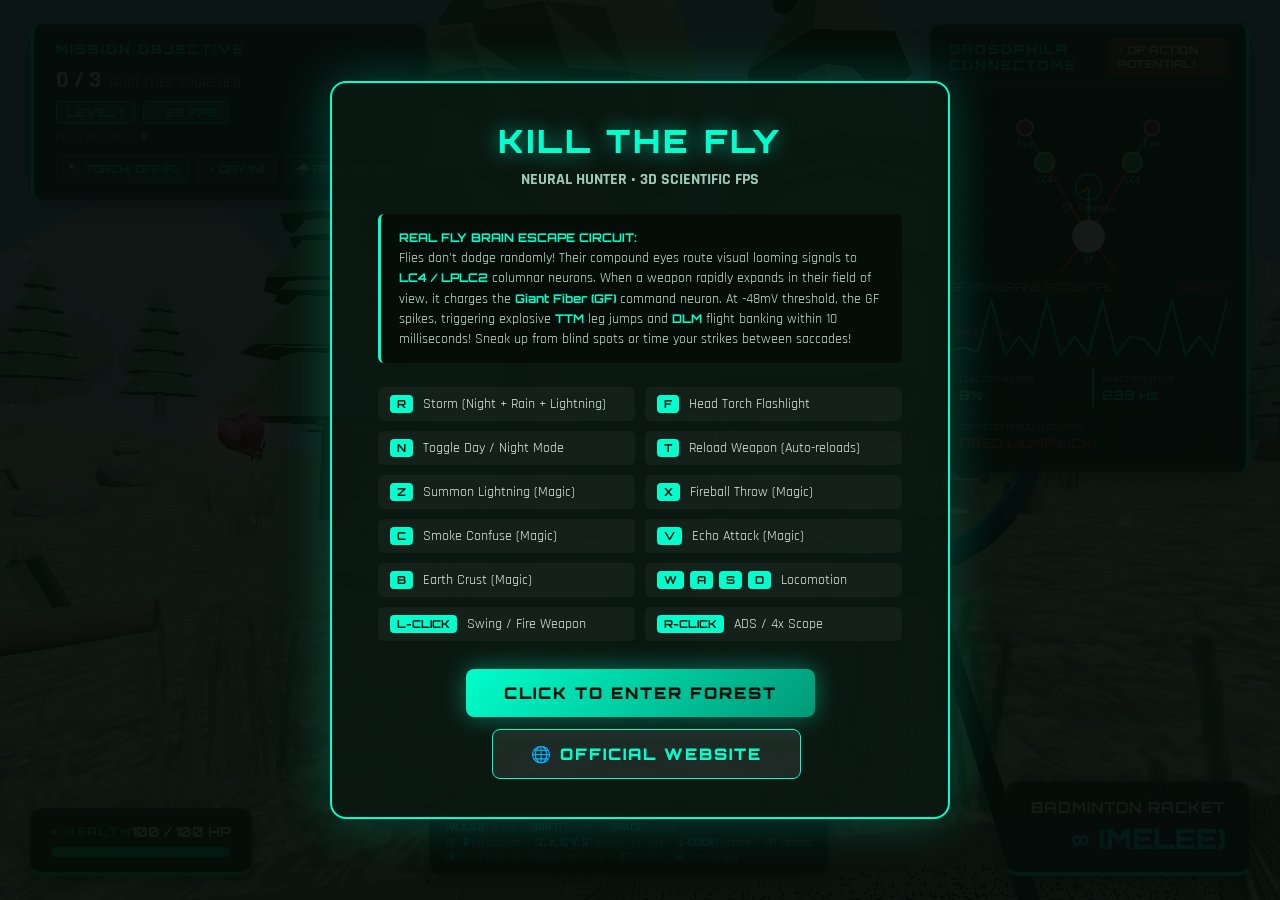
==== index.html @ 2902d4e7 "Initial commit" ====
<!DOCTYPE html>
<html lang="en">
<head>
    <meta charset="UTF-8">
    <meta name="viewport" content="width=device-width, initial-scale=1.0, maximum-scale=1.0, user-scalable=no">
    <title>KILL THE FLY: Neural Hunter | 3D FPS Game</title>
    <link rel="stylesheet" href="css/style.css">
    <link rel="icon" href="data:image/svg+xml,<svg xmlns=%22http://www.w3.org/2000/svg%22 viewBox=%220 0 100 100%22><text y=%22.9em%22 font-size=%2290%22>🪰</text></svg>">
</head>
<body>
    <!-- 3D WebGL Canvas Container -->
    <div id="gameContainer"></div>

    <!-- Center FPS Crosshair & Dynamic Hitmarker -->
    <div id="crosshairContainer">
        <div class="crosshair">
            <div class="crosshair-dot"></div>
            <div class="crosshair-line top"></div>
            <div class="crosshair-line bottom"></div>
            <div class="crosshair-line left"></div>
            <div class="crosshair-line right"></div>
        </div>
        <div id="hitmarker"></div>
        <div id="flyRadar" class="fly-radar">
            <span class="radar-icon">🪰</span>
            <span id="radarDistance">4.2m</span>
            <span id="radarArrow">↑ AHEAD</span>
        </div>
    </div>

    <!-- Main In-Game HUD -->
    <div id="hudContainer">
        <!-- Top Row: Mission Status & Real-time Fly Brain Telemetry -->
        <div class="hud-top">
            <!-- Left: Mission & Objective -->
            <div class="hud-panel mission-panel">
                <div class="panel-title">MISSION OBJECTIVE</div>
                <div class="mission-goal">
                    <span id="hudGoal">0 / 3</span>
                    <span class="label">FRUIT FLIES SQUASHED</span>
                </div>
                <div style="display: flex; align-items: center; gap: 8px; margin-top: 6px;">
                    <div class="level-tag" id="hudLevel" style="margin-top: 0;">LEVEL 1</div>
                    <div class="level-tag" id="hudFps" style="margin-top: 0; background: rgba(0, 255, 136, 0.18); border-color: #00ff88; color: #00ff88;">⚡ 60 FPS</div>
                </div>
                <div style="margin-top: 6px; font-size: 12px; color: #77bba5;">
                    FLIES IN FOREST: <strong id="hudFliesRemaining" style="color: #00ffcc;">2</strong>
                </div>
                <!-- Day / Night, Rain & Flashlight Quick Controls -->
                <div class="quick-controls" style="margin-top: 10px; display: flex; gap: 8px; flex-wrap: wrap;">
                    <button id="hudTorchBtn" class="hud-pill-btn" title="Toggle Head Torch (F)">🔦 TORCH: OFF [F]</button>
                    <button id="hudDayNightBtn" class="hud-pill-btn" title="Toggle Day/Night Mode (N)">☀️ DAY [N]</button>
                    <button id="hudRainBtn" class="hud-pill-btn" title="Toggle Rain & Storm Mode (R)">⛈️ RAIN: OFF [R]</button>
                </div>
            </div>

            <!-- Right: Drosophila Neuro-Computational Monitor -->
            <div class="hud-panel neural-panel">
                <div class="neural-header">
                    <span class="panel-title" style="margin: 0;">DROSOPHILA CONNECTOME</span>
                    <span class="status-badge normal" id="hudEscapeStatus">🌿 FORAGING</span>
                </div>

                <!-- Connectome Schematic Canvas -->
                <canvas id="neuralCanvas" width="284" height="180"></canvas>

                <!-- Action Potential Oscilloscope -->
                <div class="osc-container">
                    <div class="osc-header">
                        <span>GF MEMBRANE POTENTIAL</span>
                        <span id="hudVoltage">-70.0 mV</span>
                    </div>
                    <canvas id="oscCanvas" width="284" height="60"></canvas>
                </div>

                <!-- Live Biological Readouts -->
                <div class="telemetry-grid">
                    <div class="telem-box">
                        <div class="telem-title">LC4 LOOMING RATE</div>
                        <div class="telem-value" id="hudLC4">0%</div>
                    </div>
                    <div class="telem-box">
                        <div class="telem-title">WING FREQUENCY</div>
                        <div class="telem-value" id="hudWingFreq">185 Hz</div>
                    </div>
                    <div class="telem-box" style="grid-column: span 2;">
                        <div class="telem-title">TTM MOTOR REFLEX (LEG JUMP)</div>
                        <div class="telem-value" id="hudTTM">ARMED (STANDBY)</div>
                    </div>
                </div>
            </div>
        </div>

        <!-- Elemental Magic Spells Hotbar (Unlocked from Level 2 onward) -->
        <div id="magicHotbar" class="magic-hotbar" style="display: none;">
            <div class="magic-title-tag">✨ ELEMENTAL MAGIC (SLAYS RED ANGRY FLIES)</div>
            <div class="magic-slots-container">
                <div class="magic-slot" id="magicSlot1" title="Summon Lightning (Key Z)">
                    <div class="magic-key">Z</div>
                    <div class="magic-icon">⚡</div>
                    <div class="magic-name">LIGHTNING</div>
                    <div class="magic-cd-fill" id="magicCd1"></div>
                    <div class="magic-cd-text" id="magicCdText1"></div>
                </div>

                <div class="magic-slot" id="magicSlot2" title="Fireball Throw (Key X)">
                    <div class="magic-key">X</div>
                    <div class="magic-icon">🔥</div>
                    <div class="magic-name">FIREBALL</div>
                    <div class="magic-cd-fill" id="magicCd2"></div>
                    <div class="magic-cd-text" id="magicCdText2"></div>
                </div>

                <div class="magic-slot" id="magicSlot3" title="Smoke Confuse (Key C)">
                    <div class="magic-key">C</div>
                    <div class="magic-icon">💨</div>
                    <div class="magic-name">SMOKE</div>
                    <div class="magic-cd-fill" id="magicCd3"></div>
                    <div class="magic-cd-text" id="magicCdText3"></div>
                </div>

                <div class="magic-slot" id="magicSlot4" title="Echo Attack (Key V)">
                    <div class="magic-key">V</div>
                    <div class="magic-icon">🔊</div>
                    <div class="magic-name">ECHO</div>
                    <div class="magic-cd-fill" id="magicCd4"></div>
                    <div class="magic-cd-text" id="magicCdText4"></div>
                </div>

                <div class="magic-slot" id="magicSlot5" title="Earth Crust (Key B)">
                    <div class="magic-key">B</div>
                    <div class="magic-icon">🪨</div>
                    <div class="magic-name">EARTH</div>
                    <div class="magic-cd-fill" id="magicCd5"></div>
                    <div class="magic-cd-text" id="magicCdText5"></div>
                </div>
            </div>
        </div>

        <!-- Bottom Row: Health, Controls Hint & Active Weapon Display -->
        <div class="hud-bottom">
            <!-- Operative Health Bar Panel -->
            <div class="hud-panel health-panel" id="healthPanel">
                <div class="health-header">
                    <span class="health-title"><span class="health-icon">❤️</span> HEALTH</span>
                    <span class="health-value" id="hudHealthText">100 / 100 HP</span>
                </div>
                <div class="health-bar-container">
                    <div class="health-bar-fill" id="hudHealthFill" role="progressbar" aria-label="Character health" aria-valuemin="0" aria-valuemax="100" aria-valuenow="100" style="--health-scale: 1; width: 100%;"></div>
                </div>
            </div>

            <div class="hud-panel controls-hint">
                <div>[<strong>W,A,S,D</strong>] Walk &nbsp;|&nbsp; [<strong>SHIFT</strong>] Sprint &nbsp;|&nbsp; [<strong>SPACE</strong>] Jump</div>
                <div>[<strong>1 - 8</strong>] Weapons &nbsp;|&nbsp; [<strong>Z, X, C, V, B</strong>] Spells (Lvl 2+) &nbsp;|&nbsp; [<strong>L-CLICK</strong>] Attack &nbsp;|&nbsp; [<strong>T</strong>] Reload</div>
                <div>[<strong>R</strong>] Storm (Night+Rain+Lightning) &nbsp;|&nbsp; [<strong>F</strong>] Torch &nbsp;|&nbsp; [<strong>N</strong>] Day/Night</div>
            </div>

            <div class="hud-panel weapon-panel">
                <div class="weapon-title" id="weaponName">BADMINTON RACKET</div>
                <div class="weapon-ammo" id="weaponAmmo">∞ (MELEE)</div>
                <div class="reload-prompt" id="reloadPrompt">PRESS [T] TO RELOAD</div>
            </div>
        </div>
    </div>

    <!-- Sniper Telescopic Optical Scope Overlay -->
    <div id="sniperScopeOverlay" class="sniper-scope-overlay" style="display: none;">
        <div class="scope-vignette"></div>
        <div class="scope-lens">
            <div class="scope-crosshair-h"></div>
            <div class="scope-crosshair-v"></div>
            <div class="scope-circle"></div>
            <div class="scope-tag">4X OPTICAL ZOOM &bull; RANGEFINDER</div>
        </div>
    </div>

    <!-- Level Announcement Banner -->
    <div id="levelBanner">
        <div id="bannerTitle">LEVEL 1: WOODLAND CANOPY</div>
        <div id="bannerSubtitle">WEAPON: BADMINTON RACKET | OBJECTIVE: ELIMINATE 3 FLIES</div>
    </div>

    <!-- Quick Floating Notification Box -->
    <div id="notificationBox">LEVEL COMPLETE!</div>

    <!-- Pause / Start Welcome Screen -->
    <div class="overlay-screen" id="pauseOverlay">
        <div class="modal-card">
            <h1 class="modal-title">KILL THE FLY</h1>
            <h3 class="modal-subtitle">NEURAL HUNTER &bull; 3D SCIENTIFIC FPS</h3>

            <div class="science-explainer">
                <strong>REAL FLY BRAIN ESCAPE CIRCUIT:</strong><br>
                Flies don't dodge randomly! Their compound eyes route visual looming signals to <strong>LC4 / LPLC2</strong> columnar neurons. When a weapon rapidly expands in their field of view, it charges the <strong>Giant Fiber (GF)</strong> command neuron. At -48mV threshold, the GF spikes, triggering explosive <strong>TTM</strong> leg jumps and <strong>DLM</strong> flight banking within 10 milliseconds! Sneak up from blind spots or time your strikes between saccades!
            </div>

            <div class="controls-table">
                <div class="control-item"><kbd>R</kbd> Storm (Night + Rain + Lightning)</div>
                <div class="control-item"><kbd>F</kbd> Head Torch Flashlight</div>
                <div class="control-item"><kbd>N</kbd> Toggle Day / Night Mode</div>
                <div class="control-item"><kbd>T</kbd> Reload Weapon (Auto-reloads)</div>
                <div class="control-item"><kbd>Z</kbd> Summon Lightning (Magic)</div>
                <div class="control-item"><kbd>X</kbd> Fireball Throw (Magic)</div>
                <div class="control-item"><kbd>C</kbd> Smoke Confuse (Magic)</div>
                <div class="control-item"><kbd>V</kbd> Echo Attack (Magic)</div>
                <div class="control-item"><kbd>B</kbd> Earth Crust (Magic)</div>
                <div class="control-item"><kbd>W</kbd><kbd>A</kbd><kbd>S</kbd><kbd>D</kbd> Locomotion</div>
                <div class="control-item"><kbd>L-CLICK</kbd> Swing / Fire Weapon</div>
                <div class="control-item"><kbd>R-CLICK</kbd> ADS / 4x Scope</div>
            </div>

            <div style="display: flex; justify-content: center; gap: 12px; flex-wrap: wrap;">
                <button class="hud-btn" id="resumeBtn">CLICK TO ENTER FOREST</button>
                <a href="website.html" class="hud-btn secondary" style="text-decoration: none; display: inline-flex; align-items: center;">🌐 OFFICIAL WEBSITE</a>
            </div>
        </div>
    </div>

    <!-- Victory Screen Modal -->
    <div class="overlay-screen" id="victoryModal" style="display: none;">
        <div class="modal-card">
            <h1 class="modal-title" style="color: #ffea00;">MISSION ACCOMPLISHED!</h1>
            <h3 class="modal-subtitle">THE FOREST HAS BEEN PURGED OF ALL NEURAL SWARMS</h3>

            <div class="victory-stats" id="victoryStats">
                <!-- Dynamically populated stats -->
            </div>

            <button class="hud-btn" id="endlessBtn">PLAY ENDLESS HUNT</button>
            <button class="hud-btn secondary" id="restartBtn">RESTART MISSION</button>
        </div>
    </div>

    <!-- Full-screen Damage Hit Flash Vignette -->
    <div id="damageOverlay" class="damage-overlay"></div>

    <!-- Dramatic "YOU DIED" Red Screen Death Modal -->
    <div class="death-screen" id="deathOverlay" style="display: none;">
        <div class="death-modal">
            <h1 class="death-title">YOU DIED</h1>
            <div class="death-divider"></div>
            <h3 class="death-subtitle" id="deathSubtitle">SLAIN BY ANGRY RED DROSOPHILA SWARM</h3>

            <div class="death-stats" id="deathStats">
                <div class="stat-row">
                    <span>SURVIVED UNTIL:</span>
                    <strong id="deathLevelReached" style="color: #ff3344;">LEVEL 1</strong>
                </div>
                <div class="stat-row">
                    <span>FLIES SQUASHED:</span>
                    <strong id="deathFliesKilled" style="color: #00ffcc;">0</strong>
                </div>
                <div class="stat-row">
                    <span>SHOTS FIRED:</span>
                    <strong id="deathShotsFired">0</strong>
                </div>
                <div class="stat-row">
                    <span>DEATH PENALTY:</span>
                    <strong style="color: #ffaa00;">RESET TO LEVEL 1</strong>
                </div>
            </div>

            <div class="death-actions">
                <button class="hud-btn death-play-btn" id="deathPlayAgainBtn">PLAY AGAIN</button>
                <button class="hud-btn secondary" id="deathExitBtn">EXIT</button>
            </div>
        </div>
    </div>

    <!-- Scripts (Ordered Dependency Execution) -->
    <script src="js/libs/three.min.js"></script>
    <script src="js/audio.js"></script>
    <script src="js/flyBrain.js"></script>
    <script src="js/forest.js"></script>
    <script src="js/fly.js"></script>
    <script src="js/weapons.js"></script>
    <script src="js/magic.js"></script>
    
    <script src="js/neuralHUD.js"></script>
    <script src="js/game.js"></script>
</body>
</html>
---- css/style.css ----
@import url('https://fonts.googleapis.com/css2?family=Orbitron:wght@400;700;900&family=Rajdhani:wght@500;600;700&display=swap');

* {
    margin: 0;
    padding: 0;
    box-sizing: border-box;
    user-select: none;
    -webkit-user-select: none;
}

html, body {
    width: 100%;
    height: 100%;
    overflow: hidden;
    background-color: #0d120f;
    font-family: 'Rajdhani', sans-serif;
    color: #e0f2e9;
}

#gameContainer {
    position: absolute;
    top: 0;
    left: 0;
    width: 100%;
    height: 100%;
    z-index: 1;
}

/* ---------------- HUD OVERLAY ---------------- */
#hudContainer {
    position: absolute;
    top: 0;
    left: 0;
    width: 100%;
    height: 100%;
    pointer-events: none;
    z-index: 10;
    display: flex;
    flex-direction: column;
    justify-content: space-between;
    padding: 24px 30px;
}

/* Glassmorphism Panel Style - Optimized for high FPS */
.hud-panel {
    background: rgba(10, 22, 18, 0.90);
    border: 1px solid rgba(0, 255, 180, 0.28);
    border-radius: 12px;
    box-shadow: 0 4px 20px rgba(0, 0, 0, 0.5), inset 0 0 10px rgba(0, 255, 180, 0.05);
    pointer-events: auto;
}

/* Header & Top Stats */
.hud-top {
    display: flex;
    justify-content: space-between;
    align-items: flex-start;
    width: 100%;
}

.mission-panel {
    padding: 16px 22px;
    min-width: 280px;
    border-left: 4px solid #00ffcc;
}

.panel-title {
    font-family: 'Orbitron', monospace;
    font-size: 13px;
    font-weight: 700;
    letter-spacing: 2px;
    color: #00ffcc;
    margin-bottom: 8px;
    text-transform: uppercase;
}

.mission-goal {
    font-size: 24px;
    font-weight: 700;
    color: #ffffff;
    display: flex;
    align-items: baseline;
    gap: 8px;
}

.mission-goal span.label {
    font-size: 14px;
    color: #88aa99;
    font-weight: 500;
}

.level-tag {
    display: inline-block;
    background: rgba(0, 255, 204, 0.15);
    color: #00ffcc;
    border: 1px solid #00ffcc;
    padding: 3px 10px;
    border-radius: 4px;
    font-size: 12px;
    font-weight: 700;
    font-family: 'Orbitron', monospace;
    margin-top: 6px;
}

/* ---------------- FLY BRAIN NEURAL HUD ---------------- */
.neural-panel {
    padding: 14px 18px;
    width: 320px;
    border-right: 4px solid #00ffcc;
}

.neural-header {
    display: flex;
    justify-content: space-between;
    align-items: center;
    border-bottom: 1px solid rgba(0, 255, 180, 0.2);
    padding-bottom: 6px;
    margin-bottom: 10px;
}

.status-badge {
    font-size: 11px;
    font-weight: 700;
    font-family: 'Orbitron', monospace;
    padding: 3px 8px;
    border-radius: 4px;
    letter-spacing: 0.5px;
}

.status-badge.normal {
    background: rgba(34, 187, 102, 0.2);
    color: #44ee88;
    border: 1px solid #44ee88;
}

.status-badge.warning {
    background: rgba(255, 170, 0, 0.2);
    color: #ffaa00;
    border: 1px solid #ffaa00;
    animation: blink 0.6s infinite alternate;
}

.status-badge.escape {
    background: rgba(255, 85, 0, 0.25);
    color: #ff7722;
    border: 1px solid #ff7722;
}

.status-badge.spike {
    background: rgba(255, 30, 60, 0.4);
    color: #ffffff;
    border: 1px solid #ff3344;
    animation: flashSpike 0.2s infinite;
}

@keyframes blink {
    from { opacity: 0.6; }
    to { opacity: 1.0; }
}

@keyframes flashSpike {
    0% { background: #ff0033; box-shadow: 0 0 15px #ff0033; }
    100% { background: #ffaa00; box-shadow: 0 0 5px #ffaa00; }
}

#neuralCanvas {
    width: 100%;
    height: 180px;
    border-radius: 6px;
    background: rgba(4, 14, 11, 0.9);
    border: 1px solid rgba(0, 255, 180, 0.15);
    display: block;
}

.osc-container {
    margin-top: 8px;
}

.osc-header {
    display: flex;
    justify-content: space-between;
    font-size: 11px;
    font-family: 'Orbitron', monospace;
    color: #77bba5;
    margin-bottom: 3px;
}

#oscCanvas {
    width: 100%;
    height: 60px;
    border-radius: 4px;
    display: block;
    border: 1px solid rgba(0, 255, 180, 0.18);
}

.telemetry-grid {
    display: grid;
    grid-template-columns: 1fr 1fr;
    gap: 6px;
    margin-top: 10px;
    font-size: 12px;
}

.telem-box {
    background: rgba(0, 0, 0, 0.35);
    padding: 6px 8px;
    border-radius: 4px;
    border-left: 2px solid #00ffcc;
}

.telem-title {
    font-size: 10px;
    color: #779988;
    font-weight: 600;
}

.telem-value {
    font-family: 'Orbitron', monospace;
    font-size: 13px;
    font-weight: 700;
    color: #00ffcc;
    margin-top: 2px;
}

/* ---------------- CENTER CROSSHAIR ---------------- */
#crosshairContainer {
    position: absolute;
    top: 50%;
    left: 50%;
    transform: translate(-50%, -50%);
    pointer-events: none;
    z-index: 15;
}

.crosshair {
    width: 24px;
    height: 24px;
    position: relative;
}

.crosshair-dot {
    position: absolute;
    top: 50%;
    left: 50%;
    width: 4px;
    height: 4px;
    background: #00ffcc;
    border-radius: 50%;
    transform: translate(-50%, -50%);
    box-shadow: 0 0 6px #00ffcc;
}

.crosshair-line {
    position: absolute;
    background: rgba(0, 255, 204, 0.7);
}

.crosshair-line.top {
    top: 0;
    left: 50%;
    width: 2px;
    height: 6px;
    transform: translateX(-50%);
}

.crosshair-line.bottom {
    bottom: 0;
    left: 50%;
    width: 2px;
    height: 6px;
    transform: translateX(-50%);
}

.crosshair-line.left {
    left: 0;
    top: 50%;
    width: 6px;
    height: 2px;
    transform: translateY(-50%);
}

.crosshair-line.right {
    right: 0;
    top: 50%;
    width: 6px;
    height: 2px;
    transform: translateY(-50%);
}

/* Hitmarker (X flash) */
#hitmarker {
    position: absolute;
    top: 50%;
    left: 50%;
    width: 32px;
    height: 32px;
    transform: translate(-50%, -50%);
    pointer-events: none;
    opacity: 0;
    transition: opacity 0.05s ease-out;
}

#hitmarker.active {
    opacity: 1;
}

#hitmarker::before, #hitmarker::after {
    content: '';
    position: absolute;
    top: 50%;
    left: 50%;
    background: #ff3344;
    box-shadow: 0 0 8px #ff3344;
}

#hitmarker::before {
    width: 24px;
    height: 3px;
    transform: translate(-50%, -50%) rotate(45deg);
}

#hitmarker::after {
    width: 24px;
    height: 3px;
    transform: translate(-50%, -50%) rotate(-45deg);
}

/* Fly Directional Proximity Sonar / Radar Tracker */
.fly-radar {
    position: absolute;
    top: 38px;
    left: 50%;
    transform: translateX(-50%);
    background: rgba(8, 22, 16, 0.9);
    border: 1px solid rgba(0, 255, 204, 0.45);
    box-shadow: 0 0 14px rgba(0, 255, 204, 0.25);
    padding: 4px 14px;
    border-radius: 16px;
    font-family: 'Orbitron', monospace;
    font-size: 11.5px;
    font-weight: 700;
    color: #00ffcc;
    white-space: nowrap;
    display: none;
    align-items: center;
    gap: 8px;
    pointer-events: none;
    transition: all 0.15s ease;
}

.fly-radar .radar-icon {
    font-size: 14px;
}

.fly-radar.in-range {
    background: rgba(0, 255, 136, 0.38);
    border: 1px solid #00ff88;
    color: #ffffff;
    box-shadow: 0 0 18px rgba(0, 255, 136, 0.7);
    animation: pulseRadar 0.35s infinite alternate;
}

@keyframes pulseRadar {
    from { transform: translateX(-50%) scale(1.0); }
    to { transform: translateX(-50%) scale(1.07); }
}

/* Sniper 4x Telescopic Optical Scope Overlay */
.sniper-scope-overlay {
    position: absolute;
    top: 0;
    left: 0;
    width: 100%;
    height: 100%;
    pointer-events: none;
    z-index: 25;
    display: flex;
    justify-content: center;
    align-items: center;
    background: radial-gradient(circle at center, transparent 38%, rgba(0, 0, 0, 0.98) 42%, #000000 100%);
}

.scope-lens {
    position: relative;
    width: 480px;
    height: 480px;
    border-radius: 50%;
    border: 3px solid rgba(0, 255, 204, 0.5);
    box-shadow: inset 0 0 35px rgba(0, 0, 0, 0.9), 0 0 20px rgba(0, 255, 204, 0.25);
}

.scope-crosshair-h {
    position: absolute;
    top: 50%;
    left: 0;
    width: 100%;
    height: 2px;
    background: rgba(0, 255, 204, 0.7);
    transform: translateY(-50%);
}

.scope-crosshair-v {
    position: absolute;
    top: 0;
    left: 50%;
    width: 2px;
    height: 100%;
    background: rgba(0, 255, 204, 0.7);
    transform: translateX(-50%);
}

.scope-circle {
    position: absolute;
    top: 50%;
    left: 50%;
    width: 120px;
    height: 120px;
    border: 1px dashed rgba(0, 255, 204, 0.4);
    border-radius: 50%;
    transform: translate(-50%, -50%);
}

.scope-tag {
    position: absolute;
    bottom: 25px;
    left: 50%;
    transform: translateX(-50%);
    font-family: 'Orbitron', monospace;
    font-size: 10.5px;
    color: #00ffcc;
    letter-spacing: 2px;
}

/* ---------------- BOTTOM WEAPON & HEALTH HUD ---------------- */
.hud-bottom {
    display: flex;
    justify-content: space-between;
    align-items: flex-end;
    width: 100%;
}

.controls-hint {
    padding: 10px 16px;
    font-size: 12px;
    color: #9abfb1;
}

.controls-hint strong {
    color: #00ffcc;
}

.weapon-panel {
    padding: 16px 24px;
    min-width: 240px;
    text-align: right;
    border-bottom: 4px solid #00ffcc;
}

.weapon-title {
    font-family: 'Orbitron', monospace;
    font-size: 15px;
    font-weight: 700;
    color: #ffffff;
    letter-spacing: 1px;
}

.weapon-ammo {
    font-family: 'Orbitron', monospace;
    font-size: 28px;
    font-weight: 900;
    color: #00ffcc;
    margin-top: 4px;
}

.reload-prompt {
    font-size: 12px;
    font-family: 'Orbitron', monospace;
    color: #ffaa00;
    margin-top: 4px;
    animation: blink 0.5s infinite alternate;
    display: none;
}

/* ---------------- LEVEL ANNOUNCEMENT BANNER ---------------- */
#levelBanner {
    position: absolute;
    top: 15%;
    left: 50%;
    transform: translate(-50%, -50%) scale(0.9);
    background: rgba(8, 20, 15, 0.92);
    border: 2px solid #00ffcc;
    box-shadow: 0 0 35px rgba(0, 255, 204, 0.4);
    padding: 24px 50px;
    border-radius: 12px;
    text-align: center;
    pointer-events: none;
    opacity: 0;
    transition: all 0.4s cubic-bezier(0.18, 0.89, 0.32, 1.28);
    z-index: 50;
}

#levelBanner.visible {
    opacity: 1;
    transform: translate(-50%, -50%) scale(1.0);
}

#bannerTitle {
    font-family: 'Orbitron', monospace;
    font-size: 26px;
    font-weight: 900;
    color: #00ffcc;
    letter-spacing: 3px;
    margin-bottom: 6px;
}

#bannerSubtitle {
    font-size: 15px;
    color: #ffffff;
    font-weight: 600;
    letter-spacing: 1.5px;
}

/* ---------------- NOTIFICATION POPUP ---------------- */
#notificationBox {
    position: absolute;
    bottom: 90px;
    left: 50%;
    transform: translateX(-50%);
    background: rgba(14, 28, 22, 0.9);
    border: 1px solid #00ffcc;
    padding: 8px 24px;
    border-radius: 20px;
    font-family: 'Orbitron', monospace;
    font-size: 13px;
    color: #00ffcc;
    pointer-events: none;
    opacity: 0;
    transition: opacity 0.3s;
    z-index: 45;
}

#notificationBox.show {
    opacity: 1;
}

/* ---------------- OVERLAY MODALS (PAUSE / VICTORY) ---------------- */
.overlay-screen {
    position: absolute;
    top: 0;
    left: 0;
    width: 100%;
    height: 100%;
    background: rgba(5, 12, 9, 0.94);
    z-index: 100;
    display: flex;
    justify-content: center;
    align-items: center;
    flex-direction: column;
}

.modal-card {
    background: rgba(10, 24, 18, 0.95);
    border: 2px solid #00ffcc;
    box-shadow: 0 0 50px rgba(0, 255, 204, 0.25);
    border-radius: 16px;
    padding: 38px 46px;
    max-width: 620px;
    width: 90%;
    text-align: center;
}

.modal-title {
    font-family: 'Orbitron', monospace;
    font-size: 32px;
    font-weight: 900;
    color: #00ffcc;
    letter-spacing: 3px;
    margin-bottom: 8px;
    text-shadow: 0 0 20px rgba(0, 255, 204, 0.6);
}

.modal-subtitle {
    font-size: 16px;
    color: #9bcbb8;
    margin-bottom: 24px;
}

.science-explainer {
    background: rgba(0, 0, 0, 0.45);
    border-left: 3px solid #00ffcc;
    padding: 14px 18px;
    text-align: left;
    border-radius: 6px;
    margin-bottom: 24px;
    font-size: 13.5px;
    line-height: 1.5;
    color: #cbe6dc;
}

.science-explainer strong {
    color: #00ffcc;
    font-family: 'Orbitron', monospace;
    font-size: 12px;
}

.controls-table {
    display: grid;
    grid-template-columns: 1fr 1fr;
    gap: 10px;
    text-align: left;
    margin-bottom: 28px;
    font-size: 13.5px;
}

.control-item {
    background: rgba(255, 255, 255, 0.04);
    padding: 8px 12px;
    border-radius: 6px;
}

.control-item kbd {
    background: #00ffcc;
    color: #0d120f;
    padding: 2px 7px;
    border-radius: 4px;
    font-weight: 700;
    font-family: 'Orbitron', monospace;
    font-size: 11px;
    margin-right: 6px;
}

.hud-btn {
    background: linear-gradient(135deg, #00ffcc 0%, #009977 100%);
    color: #06110a;
    font-family: 'Orbitron', monospace;
    font-size: 16px;
    font-weight: 900;
    letter-spacing: 2px;
    padding: 14px 38px;
    border: none;
    border-radius: 8px;
    cursor: pointer;
    box-shadow: 0 0 25px rgba(0, 255, 204, 0.4);
    transition: all 0.2s ease-in-out;
}

.hud-btn:hover {
    transform: scale(1.05);
    box-shadow: 0 0 35px rgba(0, 255, 204, 0.7);
}

.hud-btn.secondary {
    background: rgba(255, 255, 255, 0.08);
    color: #00ffcc;
    border: 1px solid #00ffcc;
    box-shadow: none;
    margin-left: 12px;
}

.hud-btn.secondary:hover {
    background: rgba(0, 255, 204, 0.15);
}

/* Stats in Victory Modal */
.victory-stats {
    background: rgba(0, 0, 0, 0.35);
    border-radius: 8px;
    padding: 16px 20px;
    margin-bottom: 24px;
}

.stat-row {
    display: flex;
    justify-content: space-between;
    padding: 6px 0;
    border-bottom: 1px solid rgba(255, 255, 255, 0.07);
    font-size: 15px;
}

.stat-row:last-child {
    border-bottom: none;
}

/* Quick Action Buttons (Torch & Day/Night) */
.hud-pill-btn {
    background: rgba(0, 255, 204, 0.12);
    border: 1px solid rgba(0, 255, 204, 0.5);
    color: #00ffcc;
    font-family: 'Orbitron', monospace;
    font-size: 11px;
    font-weight: 700;
    padding: 6px 11px;
    border-radius: 6px;
    cursor: pointer;
    transition: all 0.2s ease;
    pointer-events: auto;
    outline: none;
    display: inline-flex;
    align-items: center;
    gap: 5px;
    box-shadow: 0 0 10px rgba(0, 0, 0, 0.4);
}

.hud-pill-btn:hover {
    background: rgba(0, 255, 204, 0.28);
    box-shadow: 0 0 14px rgba(0, 255, 204, 0.5);
    transform: translateY(-1px);
}

.hud-pill-btn.active {
    background: linear-gradient(135deg, #ffe066 0%, #ffaa00 100%);
    color: #0a0e08;
    border-color: #ffe066;
    box-shadow: 0 0 16px rgba(255, 224, 102, 0.85);
}

.hud-pill-btn.night {
    background: linear-gradient(135deg, #4d5bff 0%, #202a99 100%);
    color: #ffffff;
    border-color: #8899ff;
    box-shadow: 0 0 16px rgba(100, 130, 255, 0.75);
}

.hud-pill-btn.rain-active {
    background: linear-gradient(135deg, #0099ff 0%, #0d224d 100%);
    color: #ffffff;
    border-color: #00d5ff;
    box-shadow: 0 0 18px rgba(0, 195, 255, 0.85);
    animation: rainPulse 2s infinite alternate ease-in-out;
}

@keyframes rainPulse {
    0% {
        box-shadow: 0 0 12px rgba(0, 180, 255, 0.6);
        border-color: #00bbff;
    }
    100% {
        box-shadow: 0 0 22px rgba(80, 220, 255, 1.0);
        border-color: #88eeff;
    }
}

/* ---------------- OPERATIVE HEALTH BAR ---------------- */
.health-panel {
    padding: 14px 20px;
    min-width: 220px;
    border-bottom: 4px solid #00ff88;
    transition: border-color 0.3s ease, box-shadow 0.3s ease;
}

.health-header {
    display: flex;
    justify-content: space-between;
    align-items: center;
    margin-bottom: 6px;
}

.health-title {
    font-family: 'Orbitron', monospace;
    font-size: 11.5px;
    font-weight: 700;
    color: #00ff88;
    letter-spacing: 1.5px;
    display: flex;
    align-items: center;
    gap: 6px;
}

.health-value {
    font-family: 'Orbitron', monospace;
    font-size: 14px;
    font-weight: 800;
    color: #ffffff;
}

.health-bar-container {
    width: 100%;
    height: 12px;
    background: rgba(0, 0, 0, 0.65);
    border: 1px solid rgba(0, 255, 136, 0.4);
    border-radius: 6px;
    overflow: hidden;
    position: relative;
    isolation: isolate;
    box-shadow: inset 0 0 8px rgba(0, 0, 0, 0.9);
}

.health-bar-fill {
    display: block;
    height: 100%;
    background: linear-gradient(90deg, #00ff88 0%, #00ccaa 100%);
    width: 100%;
    transform: scaleX(var(--health-scale, 1));
    transform-origin: left center;
    transition: transform 0.24s cubic-bezier(0.2, 0.8, 0.2, 1), background 0.3s;
    box-shadow: 0 0 10px rgba(0, 255, 136, 0.6);
}

.health-panel.warning-health .health-bar-fill {
    background: linear-gradient(90deg, #ffb52e 0%, #ff7a24 100%);
    box-shadow: 0 0 12px rgba(255, 145, 36, 0.75);
}

.health-panel.warning-health .health-title {
    color: #ffb52e;
}

.health-panel.warning-health {
    border-bottom-color: #ff9c27;
}

.health-panel.low-health {
    border-bottom-color: #ff2244;
    animation: pulseHealthPanel 0.45s infinite alternate;
}

.health-panel.low-health .health-title {
    color: #ff3344;
}

.health-panel.low-health .health-bar-container {
    border-color: #ff2244;
}

.health-panel.low-health .health-bar-fill {
    background: linear-gradient(90deg, #ff1a35 0%, #ff5500 100%);
    box-shadow: 0 0 14px rgba(255, 34, 68, 0.9);
}

@keyframes pulseHealthPanel {
    from { box-shadow: 0 0 10px rgba(255, 34, 68, 0.3); }
    to { box-shadow: 0 0 25px rgba(255, 34, 68, 0.7); }
}

/* ---------------- VISCERAL DAMAGE HIT FLASH ---------------- */
.damage-overlay {
    position: fixed;
    top: 0;
    left: 0;
    width: 100%;
    height: 100%;
    pointer-events: none;
    z-index: 85;
    background: radial-gradient(circle at center, transparent 35%, rgba(255, 15, 35, 0.45) 75%, rgba(200, 0, 20, 0.85) 100%);
    opacity: 0;
    transition: opacity 0.08s ease-out;
}

.damage-overlay.active {
    opacity: 1;
}

/* ---------------- "YOU DIED" RED SCREEN MODAL ---------------- */
.death-screen {
    position: fixed;
    top: 0;
    left: 0;
    width: 100%;
    height: 100%;
    background: radial-gradient(circle at center, rgba(35, 4, 8, 0.94) 0%, rgba(15, 0, 3, 0.98) 100%);
    z-index: 250;
    display: flex;
    justify-content: center;
    align-items: center;
    flex-direction: column;
    animation: deathFadeIn 0.6s ease-out forwards;
}

@keyframes deathFadeIn {
    from { opacity: 0; transform: scale(1.05); }
    to { opacity: 1; transform: scale(1.0); }
}

.death-modal {
    background: rgba(18, 2, 4, 0.96);
    border: 2px solid #ff1a35;
    box-shadow: 0 0 60px rgba(255, 26, 53, 0.4), inset 0 0 30px rgba(255, 0, 0, 0.2);
    border-radius: 16px;
    padding: 42px 52px;
    max-width: 580px;
    width: 90%;
    text-align: center;
}

.death-title {
    font-family: 'Orbitron', monospace;
    font-size: 52px;
    font-weight: 900;
    letter-spacing: 8px;
    color: #ff1a35;
    margin-bottom: 6px;
    text-shadow: 0 0 25px rgba(255, 26, 53, 0.85), 0 0 50px rgba(255, 0, 0, 0.6);
    animation: pulseDeathTitle 1.5s infinite alternate;
}

@keyframes pulseDeathTitle {
    from { text-shadow: 0 0 20px rgba(255, 26, 53, 0.7); }
    to { text-shadow: 0 0 45px rgba(255, 26, 53, 1.0), 0 0 70px rgba(255, 0, 0, 0.7); }
}

.death-divider {
    width: 100%;
    height: 2px;
    background: linear-gradient(90deg, transparent, #ff1a35, transparent);
    margin: 12px 0 16px;
}

.death-subtitle {
    font-family: 'Orbitron', monospace;
    font-size: 13px;
    color: #ff8899;
    letter-spacing: 1.5px;
    margin-bottom: 24px;
}

.death-stats {
    background: rgba(0, 0, 0, 0.55);
    border-radius: 8px;
    padding: 16px 22px;
    margin-bottom: 28px;
    border-left: 3px solid #ff1a35;
}

.death-actions {
    display: flex;
    justify-content: center;
    gap: 16px;
}

.death-play-btn {
    background: linear-gradient(135deg, #ff1a35 0%, #aa0015 100%) !important;
    color: #ffffff !important;
    box-shadow: 0 0 25px rgba(255, 26, 53, 0.6) !important;
}

.death-play-btn:hover {
    transform: scale(1.05);
    box-shadow: 0 0 35px rgba(255, 26, 53, 0.9) !important;
}

/* ---------------- ELEMENTAL MAGIC SPELLS HOTBAR (LEVEL 2+) ---------------- */
.magic-hotbar {
    position: absolute;
    bottom: 95px;
    left: 50%;
    transform: translateX(-50%);
    display: flex;
    flex-direction: column;
    align-items: center;
    gap: 6px;
    z-index: 35;
    pointer-events: none;
    animation: magicBarFadeIn 0.5s ease-out;
}

@keyframes magicBarFadeIn {
    from { opacity: 0; transform: translate(-50%, 15px); }
    to { opacity: 1; transform: translate(-50%, 0); }
}

.magic-title-tag {
    font-family: 'Orbitron', monospace;
    font-size: 10px;
    font-weight: 700;
    letter-spacing: 2px;
    color: #ffbb33;
    background: rgba(10, 22, 16, 0.92);
    border: 1px solid rgba(255, 187, 51, 0.45);
    padding: 2px 12px;
    border-radius: 12px;
    text-shadow: 0 0 8px rgba(255, 187, 51, 0.6);
    box-shadow: 0 0 14px rgba(0, 0, 0, 0.6);
    pointer-events: auto;
}

.magic-slots-container {
    display: flex;
    gap: 10px;
    pointer-events: auto;
}

.magic-slot {
    position: relative;
    width: 64px;
    height: 70px;
    background: rgba(8, 20, 16, 0.92);
    border: 1.5px solid rgba(0, 255, 204, 0.4);
    border-radius: 8px;
    display: flex;
    flex-direction: column;
    align-items: center;
    justify-content: center;
    cursor: pointer;
    transition: all 0.2s cubic-bezier(0.2, 0.8, 0.2, 1);
    overflow: hidden;
    box-shadow: 0 0 15px rgba(0, 0, 0, 0.7);
    user-select: none;
}

.magic-slot:hover {
    transform: translateY(-3px) scale(1.05);
    border-color: #00ffcc;
    box-shadow: 0 0 20px rgba(0, 255, 204, 0.5);
}

.magic-slot:active {
    transform: scale(0.95);
}

.magic-key {
    position: absolute;
    top: 3px;
    left: 4px;
    font-family: 'Orbitron', monospace;
    font-size: 10px;
    font-weight: 900;
    color: #00ffcc;
    background: rgba(0, 255, 204, 0.18);
    border: 1px solid rgba(0, 255, 204, 0.4);
    padding: 1px 5px;
    border-radius: 3px;
}

.magic-icon {
    font-size: 22px;
    margin-top: 6px;
    filter: drop-shadow(0 0 6px rgba(255, 255, 255, 0.6));
    transition: transform 0.2s ease;
}

.magic-slot:hover .magic-icon {
    transform: scale(1.15);
}

.magic-name {
    font-family: 'Orbitron', monospace;
    font-size: 8px;
    font-weight: 800;
    letter-spacing: 0.5px;
    color: #c4eedf;
    margin-top: 3px;
}

.magic-cd-fill {
    position: absolute;
    bottom: 0;
    left: 0;
    width: 100%;
    height: 0%;
    background: rgba(0, 0, 0, 0.82);
    border-top: 2px solid #ffcc00;
    transition: height 0.08s linear;
    pointer-events: none;
}

.magic-cd-text {
    position: absolute;
    font-family: 'Orbitron', monospace;
    font-size: 12px;
    font-weight: 900;
    color: #ffea00;
    display: none;
    text-shadow: 0 0 8px rgba(0, 0, 0, 0.9), 0 0 4px #000;
    z-index: 5;
    pointer-events: none;
}

.magic-slot.on-cooldown {
    border-color: rgba(255, 204, 0, 0.4);
    box-shadow: none;
}
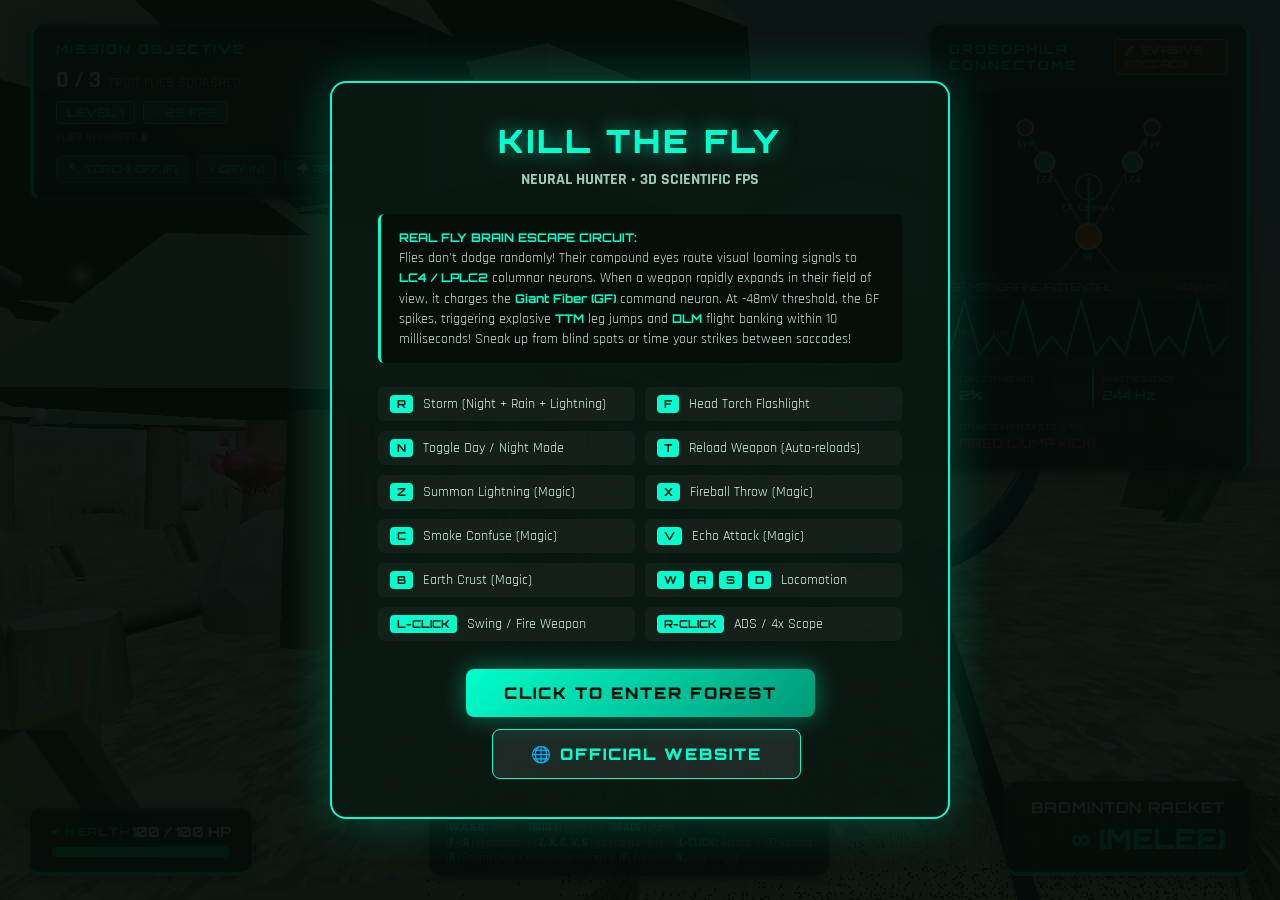
==== commit 96fabff0: "Fix: OFFICIAL WEBSITE button now links to landing.html#magic" ====
--- a/index.html
+++ b/index.html
@@ -212,7 +212,7 @@
 
             <div style="display: flex; justify-content: center; gap: 12px; flex-wrap: wrap;">
                 <button class="hud-btn" id="resumeBtn">CLICK TO ENTER FOREST</button>
-                <a href="website.html" class="hud-btn secondary" style="text-decoration: none; display: inline-flex; align-items: center;">🌐 OFFICIAL WEBSITE</a>
+                <a href="landing.html#magic" class="hud-btn secondary" style="text-decoration: none; display: inline-flex; align-items: center;">🌐 OFFICIAL WEBSITE</a>
             </div>
         </div>
     </div>
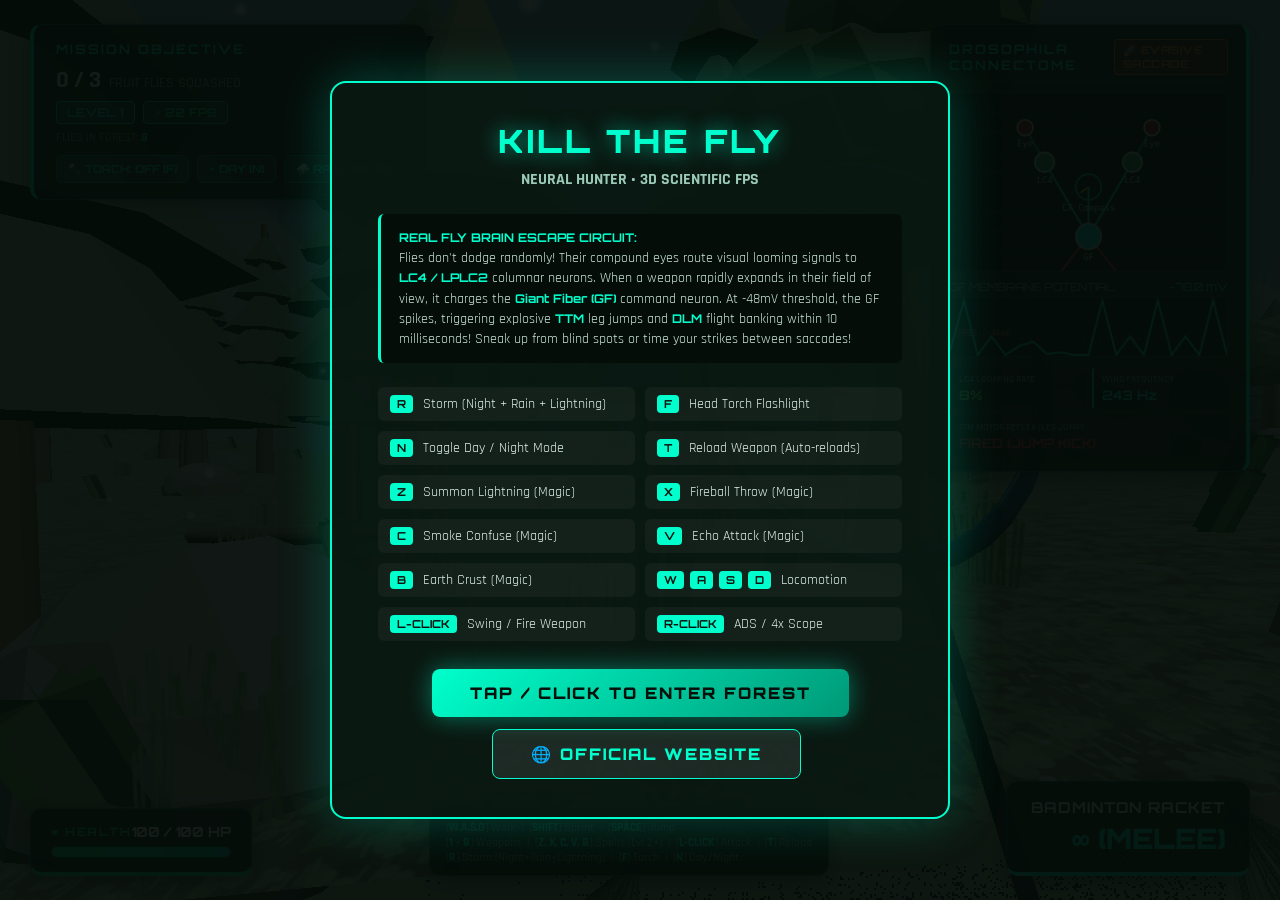
==== commit 91e9ffad: "feat(mobile): add full phone compatibility with virtual movement joystick, touch look, mobile action" ====
--- a/index.html
+++ b/index.html
@@ -2,7 +2,11 @@
 <html lang="en">
 <head>
     <meta charset="UTF-8">
-    <meta name="viewport" content="width=device-width, initial-scale=1.0, maximum-scale=1.0, user-scalable=no">
+    <meta name="viewport" content="width=device-width, initial-scale=1.0, maximum-scale=1.0, user-scalable=no, viewport-fit=cover">
+    <meta name="apple-mobile-web-app-capable" content="yes">
+    <meta name="apple-mobile-web-app-status-bar-style" content="black-translucent">
+    <meta name="mobile-web-app-capable" content="yes">
+    <meta name="theme-color" content="#07080c">
     <title>KILL THE FLY: Neural Hunter | 3D FPS Game</title>
     <link rel="stylesheet" href="css/style.css">
     <link rel="icon" href="data:image/svg+xml,<svg xmlns=%22http://www.w3.org/2000/svg%22 viewBox=%220 0 100 100%22><text y=%22.9em%22 font-size=%2290%22>🪰</text></svg>">
@@ -211,8 +215,8 @@
             </div>
 
             <div style="display: flex; justify-content: center; gap: 12px; flex-wrap: wrap;">
-                <button class="hud-btn" id="resumeBtn">CLICK TO ENTER FOREST</button>
-                <a href="landing.html#magic" class="hud-btn secondary" style="text-decoration: none; display: inline-flex; align-items: center;">🌐 OFFICIAL WEBSITE</a>
+                <button class="hud-btn" id="resumeBtn">TAP / CLICK TO ENTER FOREST</button>
+                <a href="website.html" class="hud-btn secondary" style="text-decoration: none; display: inline-flex; align-items: center;">🌐 OFFICIAL WEBSITE</a>
             </div>
         </div>
     </div>
@@ -265,6 +269,60 @@
                 <button class="hud-btn death-play-btn" id="deathPlayAgainBtn">PLAY AGAIN</button>
                 <button class="hud-btn secondary" id="deathExitBtn">EXIT</button>
             </div>
+        </div>
+    </div>
+
+    <!-- Mobile Touch Controls Layer (Virtual Joystick & Action Buttons) -->
+    <div id="mobileControlsLayer" class="mobile-controls-layer">
+        <!-- Left: Virtual Movement Joystick Zone -->
+        <div id="mobileJoystickZone" class="mobile-joystick-zone">
+            <div id="mobileJoystickBase" class="mobile-joystick-base">
+                <div id="mobileJoystickThumb" class="mobile-joystick-thumb"></div>
+            </div>
+        </div>
+
+        <!-- Right: Touch Look / Swipe Zone -->
+        <div id="mobileLookZone" class="mobile-look-zone"></div>
+
+        <!-- Right: Mobile Touch Action Buttons -->
+        <div id="mobileActionButtons" class="mobile-action-buttons">
+            <div class="m-cluster-top">
+                <button id="mobileSprintBtn" class="mobile-btn sprint" aria-label="Sprint">
+                    <span class="m-icon">⚡</span>
+                    <span class="m-label">RUN</span>
+                </button>
+                <button id="mobileAimBtn" class="mobile-btn aim" aria-label="Scope / Aim">
+                    <span class="m-icon">🎯</span>
+                    <span class="m-label">AIM</span>
+                </button>
+                <button id="mobileReloadBtn" class="mobile-btn reload" aria-label="Reload">
+                    <span class="m-icon">🔄</span>
+                    <span class="m-label">RELOAD</span>
+                </button>
+                <button id="mobileJumpBtn" class="mobile-btn jump" aria-label="Jump">
+                    <span class="m-icon">⬆️</span>
+                    <span class="m-label">JUMP</span>
+                </button>
+            </div>
+            <button id="mobileAttackBtn" class="mobile-btn attack" aria-label="Attack / Fire">
+                <span class="m-attack-ring"></span>
+                <span class="m-icon">💥</span>
+                <span class="m-label">FIRE</span>
+            </button>
+        </div>
+
+        <!-- Bottom: Touch Quick Weapon Strip -->
+        <div id="mobileWeaponBar" class="mobile-weapon-bar">
+            <!-- Dynamically populated weapon chips -->
+        </div>
+
+        <!-- Top Right: Mobile Quick Actions Strip -->
+        <div id="mobileTopStrip" class="mobile-top-strip">
+            <button id="mobilePauseBtn" class="m-top-pill" title="Pause Game">⏸️</button>
+            <button id="mobileNeuralToggleBtn" class="m-top-pill active" title="Toggle Fly Brain HUD">🧠</button>
+            <button id="mobileTorchBtn" class="m-top-pill" title="Toggle Head Torch">🔦</button>
+            <button id="mobileDayNightBtn" class="m-top-pill" title="Toggle Day/Night">☀️</button>
+            <button id="mobileStormBtn" class="m-top-pill" title="Toggle Storm">⛈️</button>
         </div>
     </div>
 
--- a/css/style.css
+++ b/css/style.css
@@ -1069,3 +1069,536 @@
     border-color: rgba(255, 204, 0, 0.4);
     box-shadow: none;
 }
+
+
+/* ==========================================================================
+   MOBILE PHONE OPTIMIZATIONS & VIRTUAL TOUCH CONTROLLER
+   ========================================================================== */
+
+/* Prevent default touch behaviors and zoom gestures on game surface */
+html, body {
+    overflow: hidden;
+    touch-action: none;
+    -webkit-user-select: none;
+    user-select: none;
+    -webkit-touch-callout: none;
+    width: 100%;
+    height: 100%;
+}
+
+#gameContainer {
+    touch-action: none;
+}
+
+/* Mobile Controls Layer: Hidden on Desktop, active on Touch devices */
+.mobile-controls-layer {
+    display: none;
+    position: fixed;
+    inset: 0;
+    pointer-events: none;
+    z-index: 100;
+    user-select: none;
+    -webkit-user-select: none;
+    touch-action: none;
+}
+
+body.touch-enabled .mobile-controls-layer {
+    display: block;
+}
+
+/* Left Virtual Movement Joystick Zone */
+.mobile-joystick-zone {
+    position: absolute;
+    bottom: 0;
+    left: 0;
+    width: 46vw;
+    height: 52vh;
+    pointer-events: auto;
+    touch-action: none;
+    z-index: 101;
+}
+
+.mobile-joystick-base {
+    position: absolute;
+    width: 120px;
+    height: 120px;
+    border-radius: 50%;
+    background: radial-gradient(circle, rgba(0, 255, 204, 0.15) 0%, rgba(10, 24, 20, 0.6) 70%);
+    border: 2px solid rgba(0, 255, 204, 0.5);
+    box-shadow: 0 0 20px rgba(0, 255, 204, 0.3), inset 0 0 15px rgba(0, 255, 204, 0.2);
+    transform: translate(-50%, -50%);
+    pointer-events: none;
+    display: none;
+}
+
+.mobile-joystick-thumb {
+    position: absolute;
+    top: 50%;
+    left: 50%;
+    width: 48px;
+    height: 48px;
+    border-radius: 50%;
+    background: radial-gradient(circle, #00ffcc 0%, #008877 80%);
+    box-shadow: 0 0 16px #00ffcc, inset 0 2px 4px rgba(255, 255, 255, 0.8);
+    border: 2px solid #ffffff;
+    transform: translate(-50%, -50%);
+    pointer-events: none;
+    transition: transform 0.05s ease-out;
+}
+
+/* Right Touch Look Zone */
+.mobile-look-zone {
+    position: absolute;
+    top: 0;
+    right: 0;
+    width: 54vw;
+    height: 100vh;
+    pointer-events: auto;
+    touch-action: none;
+    z-index: 95;
+}
+
+/* Mobile Action Buttons (Right Thumb Cluster) */
+.mobile-action-buttons {
+    position: absolute;
+    bottom: max(16px, env(safe-area-inset-bottom));
+    right: max(14px, env(safe-area-inset-right));
+    display: flex;
+    flex-direction: column;
+    align-items: flex-end;
+    gap: 10px;
+    pointer-events: auto;
+    z-index: 105;
+}
+
+.m-cluster-top {
+    display: flex;
+    align-items: center;
+    gap: 8px;
+}
+
+.mobile-btn {
+    position: relative;
+    display: flex;
+    flex-direction: column;
+    align-items: center;
+    justify-content: center;
+    border-radius: 50%;
+    border: 2px solid rgba(255, 255, 255, 0.3);
+    background: rgba(14, 20, 28, 0.85);
+    backdrop-filter: blur(8px);
+    -webkit-backdrop-filter: blur(8px);
+    color: #ffffff;
+    font-family: 'Orbitron', monospace;
+    box-shadow: 0 4px 15px rgba(0, 0, 0, 0.6);
+    cursor: pointer;
+    touch-action: none;
+    user-select: none;
+    -webkit-user-select: none;
+    -webkit-tap-highlight-color: transparent;
+    transition: transform 0.1s ease, border-color 0.15s ease, background 0.15s ease;
+}
+
+.mobile-btn:active {
+    transform: scale(0.92);
+}
+
+.mobile-btn .m-icon {
+    font-size: 17px;
+    line-height: 1;
+}
+
+.mobile-btn .m-label {
+    font-size: 7.5px;
+    font-weight: 800;
+    letter-spacing: 0.5px;
+    margin-top: 2px;
+}
+
+/* Primary Attack / Fire Button (Big & Prominent) */
+.mobile-btn.attack {
+    width: 76px;
+    height: 76px;
+    border-color: #ff3344;
+    background: radial-gradient(circle, rgba(255, 51, 68, 0.4) 0%, rgba(24, 10, 16, 0.9) 80%);
+    box-shadow: 0 0 25px rgba(255, 51, 68, 0.55), inset 0 0 15px rgba(255, 51, 68, 0.3);
+}
+
+.mobile-btn.attack:active {
+    background: radial-gradient(circle, rgba(255, 51, 68, 0.65) 0%, rgba(45, 10, 16, 0.95) 80%);
+    box-shadow: 0 0 35px #ff3344;
+}
+
+.mobile-btn.attack .m-icon {
+    font-size: 26px;
+}
+
+.mobile-btn.attack .m-label {
+    font-size: 10px;
+    color: #ff99aa;
+    font-weight: 900;
+}
+
+/* Auxiliary Buttons */
+.mobile-btn.jump,
+.mobile-btn.aim,
+.mobile-btn.reload,
+.mobile-btn.sprint {
+    width: 48px;
+    height: 48px;
+}
+
+.mobile-btn.jump {
+    border-color: rgba(0, 255, 204, 0.6);
+}
+
+.mobile-btn.aim.active {
+    border-color: #ffcc00;
+    background: rgba(255, 204, 0, 0.28);
+    box-shadow: 0 0 15px rgba(255, 204, 0, 0.5);
+}
+
+.mobile-btn.sprint.active {
+    border-color: #00ff88;
+    background: rgba(0, 255, 136, 0.28);
+    box-shadow: 0 0 15px rgba(0, 255, 136, 0.5);
+}
+
+/* Mobile Quick Weapon Strip */
+.mobile-weapon-bar {
+    position: absolute;
+    bottom: max(12px, env(safe-area-inset-bottom));
+    left: 50%;
+    transform: translateX(-50%);
+    display: flex;
+    align-items: center;
+    gap: 6px;
+    padding: 6px 10px;
+    background: rgba(9, 14, 20, 0.88);
+    border: 1px solid rgba(0, 255, 204, 0.3);
+    border-radius: 999px;
+    backdrop-filter: blur(10px);
+    -webkit-backdrop-filter: blur(10px);
+    pointer-events: auto;
+    overflow-x: auto;
+    max-width: calc(100vw - 150px);
+    scrollbar-width: none;
+    z-index: 102;
+}
+
+.mobile-weapon-bar::-webkit-scrollbar {
+    display: none;
+}
+
+.m-weap-btn {
+    display: flex;
+    flex-direction: column;
+    align-items: center;
+    justify-content: center;
+    min-width: 38px;
+    height: 40px;
+    padding: 2px 5px;
+    border-radius: 10px;
+    background: rgba(255, 255, 255, 0.05);
+    border: 1px solid rgba(255, 255, 255, 0.12);
+    color: #ffffff;
+    cursor: pointer;
+    touch-action: manipulation;
+    transition: all 0.15s ease;
+}
+
+.m-weap-btn.active {
+    background: rgba(0, 255, 204, 0.25);
+    border-color: #00ffcc;
+    box-shadow: 0 0 10px rgba(0, 255, 204, 0.45);
+}
+
+.m-weap-btn.locked {
+    opacity: 0.35;
+    filter: grayscale(1);
+    pointer-events: none;
+}
+
+.m-weap-num {
+    font-size: 7.5px;
+    font-weight: 800;
+    color: #77bba5;
+    font-family: 'Orbitron', monospace;
+}
+
+.m-weap-icon {
+    font-size: 14px;
+    line-height: 1.1;
+}
+
+.m-weap-name {
+    display: none;
+}
+
+/* Mobile Top Action Strip */
+.mobile-top-strip {
+    position: absolute;
+    top: max(10px, env(safe-area-inset-top));
+    right: max(10px, env(safe-area-inset-right));
+    display: flex;
+    align-items: center;
+    gap: 6px;
+    pointer-events: auto;
+    z-index: 103;
+}
+
+.m-top-pill {
+    display: inline-flex;
+    align-items: center;
+    justify-content: center;
+    min-width: 36px;
+    height: 34px;
+    padding: 3px 8px;
+    border-radius: 999px;
+    background: rgba(9, 14, 20, 0.88);
+    border: 1px solid rgba(255, 255, 255, 0.2);
+    color: #ffffff;
+    font-family: 'Orbitron', monospace;
+    font-size: 11px;
+    font-weight: 700;
+    backdrop-filter: blur(8px);
+    -webkit-backdrop-filter: blur(8px);
+    cursor: pointer;
+    touch-action: manipulation;
+}
+
+.m-top-pill.active {
+    border-color: #00ffcc;
+    color: #00ffcc;
+    background: rgba(0, 255, 204, 0.18);
+    box-shadow: 0 0 10px rgba(0, 255, 204, 0.3);
+}
+
+/* ==========================================================================
+   RESPONSIVE HUD & MODAL MEDIA QUERIES
+   ========================================================================== */
+
+@media (max-width: 900px) {
+    .mobile-controls-layer {
+        display: block;
+    }
+
+    /* Hide desktop controls hint on touch screens */
+    .controls-hint {
+        display: none !important;
+    }
+
+    /* Hide redundant desktop quick controls in mission panel */
+    .mission-panel .quick-controls {
+        display: none !important;
+    }
+
+    /* Top HUD scaling & safe area spacing */
+    #hudContainer {
+        padding: max(8px, env(safe-area-inset-top)) max(8px, env(safe-area-inset-right)) max(8px, env(safe-area-inset-bottom)) max(8px, env(safe-area-inset-left));
+    }
+
+    .hud-top {
+        align-items: flex-start;
+        gap: 8px;
+        flex-wrap: nowrap;
+    }
+
+    .mission-panel {
+        min-width: auto;
+        max-width: 200px;
+        padding: 8px 10px;
+        font-size: 11px;
+    }
+
+    .panel-title {
+        font-size: 9.5px;
+        margin-bottom: 3px;
+    }
+
+    .mission-goal {
+        font-size: 15px;
+    }
+
+    .mission-goal .label {
+        font-size: 7.5px;
+    }
+
+    /* Drosophila Connectome Panel Collapsible */
+    .neural-panel {
+        width: 210px;
+        padding: 8px 10px;
+        transform-origin: top right;
+        transition: transform 0.25s ease, opacity 0.25s ease;
+    }
+
+    .neural-panel.mobile-hidden {
+        display: none !important;
+    }
+
+    #neuralCanvas {
+        width: 190px !important;
+        height: 120px !important;
+    }
+
+    .osc-container {
+        display: none !important;
+    }
+
+    .telemetry-grid {
+        display: none !important;
+    }
+
+    /* Bottom HUD adjustment */
+    .hud-bottom {
+        bottom: 65px;
+        padding: 0;
+        pointer-events: none;
+    }
+
+    .health-panel {
+        padding: 6px 10px;
+        min-width: 130px;
+    }
+
+    .health-title {
+        font-size: 9.5px;
+    }
+
+    .health-value {
+        font-size: 10px;
+    }
+
+    .weapon-panel {
+        padding: 6px 10px;
+        min-width: 130px;
+    }
+
+    .weapon-title {
+        font-size: 10px;
+    }
+
+    .weapon-ammo {
+        font-size: 12px;
+    }
+
+    .reload-prompt {
+        font-size: 8.5px;
+    }
+
+    /* Magic Spells Hotbar */
+    .magic-hotbar {
+        bottom: 115px;
+        padding: 6px 10px;
+        max-width: 95vw;
+        border-radius: 14px;
+        transform: translateX(-50%) scale(0.92);
+    }
+
+    .magic-slot {
+        width: 44px;
+        height: 52px;
+    }
+
+    .magic-icon {
+        font-size: 18px;
+    }
+
+    .magic-name {
+        font-size: 7px;
+    }
+
+    /* Sniper Scope Overlay */
+    .scope-lens {
+        width: min(85vw, 85vh);
+        height: min(85vw, 85vh);
+    }
+
+    /* Modal Overlays for Mobile */
+    .modal-card, .death-modal {
+        max-width: 94vw;
+        max-height: 88vh;
+        overflow-y: auto;
+        -webkit-overflow-scrolling: touch;
+        padding: 24px 16px;
+        border-radius: 16px;
+    }
+
+    .modal-title, .death-title {
+        font-size: clamp(22px, 6.5vw, 34px);
+    }
+
+    .modal-subtitle, .death-subtitle {
+        font-size: 11px;
+    }
+
+    .science-explainer {
+        font-size: 10.5px;
+        line-height: 1.45;
+        max-height: 120px;
+        overflow-y: auto;
+    }
+
+    .controls-table {
+        grid-template-columns: 1fr;
+        gap: 5px;
+        font-size: 10.5px;
+        max-height: 140px;
+        overflow-y: auto;
+    }
+
+    .hud-btn {
+        min-height: 46px;
+        padding: 12px 20px;
+        font-size: 13px;
+        border-radius: 10px;
+    }
+}
+
+@media (max-width: 600px) {
+    .mission-panel {
+        max-width: 160px;
+        padding: 6px 8px;
+    }
+
+    .neural-panel {
+        width: 175px;
+        padding: 6px 8px;
+    }
+
+    #neuralCanvas {
+        width: 155px !important;
+        height: 100px !important;
+    }
+
+    .mobile-weapon-bar {
+        max-width: calc(100vw - 120px);
+        padding: 4px 8px;
+    }
+
+    .m-weap-btn {
+        min-width: 34px;
+        height: 36px;
+    }
+
+    .m-weap-icon {
+        font-size: 12px;
+    }
+
+    .mobile-btn.attack {
+        width: 68px;
+        height: 68px;
+    }
+
+    .mobile-btn.jump,
+    .mobile-btn.aim,
+    .mobile-btn.reload,
+    .mobile-btn.sprint {
+        width: 42px;
+        height: 42px;
+    }
+
+    .mobile-btn .m-icon {
+        font-size: 15px;
+    }
+}
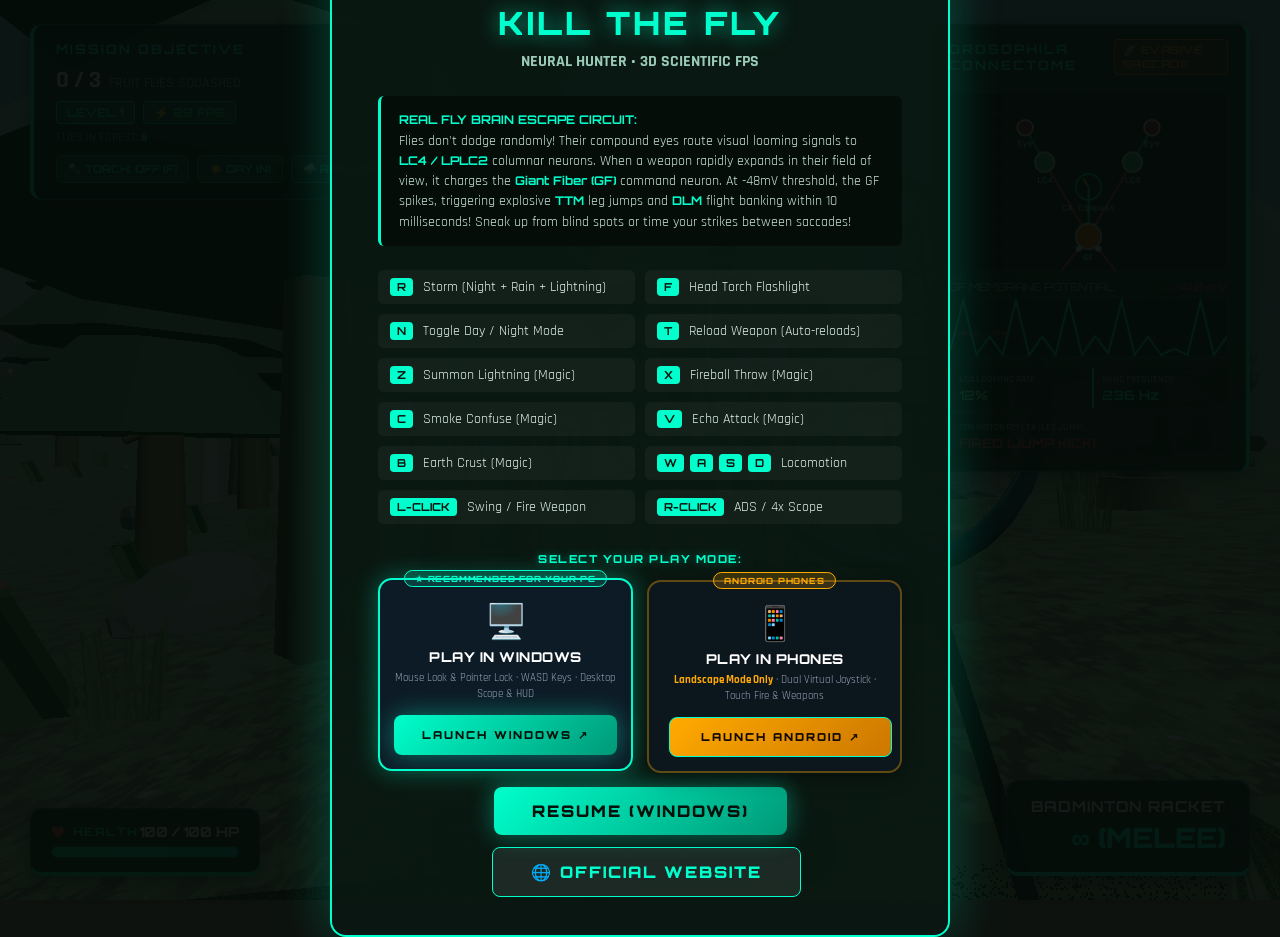
==== commit 9bb9344e: "feat(modes): add 2 play mode options (Windows PC vs Android Phones) with landscape-only enforcement " ====
--- a/index.html
+++ b/index.html
@@ -214,8 +214,38 @@
                 <div class="control-item"><kbd>R-CLICK</kbd> ADS / 4x Scope</div>
             </div>
 
-            <div style="display: flex; justify-content: center; gap: 12px; flex-wrap: wrap;">
-                <button class="hud-btn" id="resumeBtn">TAP / CLICK TO ENTER FOREST</button>
+            <!-- Platform Mode Selector (Option 1: Windows | Option 2: Android Phones) -->
+            <div class="mode-select-section">
+                <div class="mode-select-heading">SELECT YOUR PLAY MODE:</div>
+                <div class="mode-cards-grid">
+                    <!-- Option 1: Play in Windows -->
+                    <div class="mode-option-card" id="modeCardWindows">
+                        <div class="mode-badge" id="badgeWindows">WINDOWS / PC</div>
+                        <div class="mode-icon">🖥️</div>
+                        <h4 class="mode-title">PLAY IN WINDOWS</h4>
+                        <p class="mode-detail">Mouse Look &amp; Pointer Lock · WASD Keys · Desktop Scope &amp; HUD</p>
+                        <button type="button" class="hud-btn mode-launch-btn" id="launchWindowsBtn">
+                            <span>LAUNCH WINDOWS</span>
+                            <span class="btn-arrow">↗</span>
+                        </button>
+                    </div>
+
+                    <!-- Option 2: Play in Android Phones -->
+                    <div class="mode-option-card" id="modeCardAndroid">
+                        <div class="mode-badge highlight" id="badgeAndroid">ANDROID PHONES</div>
+                        <div class="mode-icon">📱</div>
+                        <h4 class="mode-title">PLAY IN PHONES</h4>
+                        <p class="mode-detail"><strong>Landscape Mode Only</strong> · Dual Virtual Joystick · Touch Fire &amp; Weapons</p>
+                        <button type="button" class="hud-btn mode-launch-btn secondary" id="launchAndroidBtn">
+                            <span>LAUNCH ANDROID</span>
+                            <span class="btn-arrow">↗</span>
+                        </button>
+                    </div>
+                </div>
+            </div>
+
+            <div style="display: flex; justify-content: center; gap: 12px; flex-wrap: wrap; margin-top: 14px;">
+                <button class="hud-btn" id="resumeBtn" style="display: none;">RESUME GAME</button>
                 <a href="website.html" class="hud-btn secondary" style="text-decoration: none; display: inline-flex; align-items: center;">🌐 OFFICIAL WEBSITE</a>
             </div>
         </div>
@@ -319,10 +349,33 @@
         <!-- Top Right: Mobile Quick Actions Strip -->
         <div id="mobileTopStrip" class="mobile-top-strip">
             <button id="mobilePauseBtn" class="m-top-pill" title="Pause Game">⏸️</button>
+            <button id="mobileModeSwitchBtn" class="m-top-pill" title="Switch PC / Phone Mode">🖥️/📱</button>
             <button id="mobileNeuralToggleBtn" class="m-top-pill active" title="Toggle Fly Brain HUD">🧠</button>
             <button id="mobileTorchBtn" class="m-top-pill" title="Toggle Head Torch">🔦</button>
             <button id="mobileDayNightBtn" class="m-top-pill" title="Toggle Day/Night">☀️</button>
             <button id="mobileStormBtn" class="m-top-pill" title="Toggle Storm">⛈️</button>
+        </div>
+    </div>
+
+    <!-- Dedicated Landscape Mode Blocker (For Phones / Android Mode) -->
+    <div class="landscape-blocker" id="landscapeBlocker" style="display: none;">
+        <div class="landscape-modal">
+            <div class="rotate-phone-anim">
+                <div class="phone-frame">
+                    <div class="phone-screen">🪰</div>
+                </div>
+                <div class="rotate-arrow-indicator">↻</div>
+            </div>
+            <h2 class="landscape-title">ROTATE TO LANDSCAPE</h2>
+            <div class="landscape-divider"></div>
+            <p class="landscape-desc">
+                <strong>KILL THE FLY: Neural Hunter</strong> runs exclusively in <strong>Landscape Mode</strong> on Android &amp; mobile phones for twin-stick controls and wide visual field of view.
+            </p>
+            <p class="landscape-sub">Please turn your phone sideways to unlock the 3D forest.</p>
+            <div class="landscape-actions">
+                <button type="button" class="hud-btn" id="forceLandscapeBtn">⛶ ENTER FULLSCREEN LANDSCAPE</button>
+                <button type="button" class="hud-btn secondary" id="switchToWindowsFromBlocker">🖥️ SWITCH TO WINDOWS MODE</button>
+            </div>
         </div>
     </div>
 
--- a/css/style.css
+++ b/css/style.css
@@ -1602,3 +1602,294 @@
         font-size: 15px;
     }
 }
+
+
+/* ==========================================================================
+   PLATFORM MODES (WINDOWS PC vs ANDROID PHONES) & LANDSCAPE ENFORCEMENT
+   ========================================================================== */
+
+/* Mode Selection Component */
+.mode-select-section {
+    margin: 20px 0 10px;
+    width: 100%;
+}
+
+.mode-select-heading {
+    font-family: 'Orbitron', monospace;
+    font-size: 11px;
+    font-weight: 800;
+    letter-spacing: 1.5px;
+    color: #00ffcc;
+    margin-bottom: 14px;
+    text-transform: uppercase;
+    text-shadow: 0 0 10px rgba(0, 255, 204, 0.4);
+}
+
+.mode-cards-grid {
+    display: grid;
+    grid-template-columns: 1fr 1fr;
+    gap: 14px;
+}
+
+.mode-option-card {
+    position: relative;
+    background: rgba(14, 22, 32, 0.82);
+    border: 2px solid rgba(0, 255, 204, 0.28);
+    border-radius: 14px;
+    padding: 22px 14px 14px;
+    display: flex;
+    flex-direction: column;
+    align-items: center;
+    text-align: center;
+    transition: all 0.25s ease;
+    box-shadow: 0 4px 20px rgba(0, 0, 0, 0.4);
+}
+
+.mode-option-card:hover,
+.mode-option-card.active {
+    border-color: #00ffcc;
+    background: rgba(14, 28, 40, 0.95);
+    box-shadow: 0 0 25px rgba(0, 255, 204, 0.35);
+    transform: translateY(-2px);
+}
+
+.mode-option-card#modeCardAndroid {
+    border-color: rgba(255, 170, 0, 0.35);
+}
+
+.mode-option-card#modeCardAndroid:hover,
+.mode-option-card#modeCardAndroid.active {
+    border-color: #ffaa00;
+    box-shadow: 0 0 25px rgba(255, 170, 0, 0.35);
+}
+
+.mode-badge {
+    position: absolute;
+    top: -10px;
+    font-family: 'Orbitron', monospace;
+    font-size: 8.5px;
+    font-weight: 800;
+    letter-spacing: 0.8px;
+    padding: 2px 10px;
+    border-radius: 999px;
+    background: rgba(0, 255, 204, 0.15);
+    border: 1px solid #00ffcc;
+    color: #00ffcc;
+    text-transform: uppercase;
+}
+
+.mode-badge.highlight {
+    background: rgba(255, 170, 0, 0.18);
+    border-color: #ffaa00;
+    color: #ffaa00;
+}
+
+.mode-icon {
+    font-size: 34px;
+    margin: 4px 0 8px;
+    line-height: 1;
+}
+
+.mode-title {
+    font-family: 'Orbitron', monospace;
+    font-size: 13.5px;
+    font-weight: 800;
+    letter-spacing: 0.5px;
+    color: #ffffff;
+    margin-bottom: 6px;
+}
+
+.mode-detail {
+    font-size: 11px;
+    line-height: 1.45;
+    color: #94a3b8;
+    margin-bottom: 12px;
+    flex: 1;
+}
+
+.mode-detail strong {
+    color: #ffaa00;
+}
+
+.mode-launch-btn {
+    width: 100% !important;
+    font-size: 11px !important;
+    padding: 10px 12px !important;
+    min-height: 40px !important;
+    display: flex !important;
+    align-items: center !important;
+    justify-content: center !important;
+    gap: 6px !important;
+    border-radius: 8px !important;
+}
+
+.mode-launch-btn.secondary {
+    background: linear-gradient(135deg, #ffaa00 0%, #cc7700 100%) !important;
+    color: #120902 !important;
+}
+
+/* --- Dedicated Landscape Mode Blocker Overlay --- */
+.landscape-blocker {
+    position: fixed;
+    inset: 0;
+    background: rgba(6, 9, 14, 0.98);
+    backdrop-filter: blur(18px);
+    -webkit-backdrop-filter: blur(18px);
+    z-index: 999999;
+    display: flex;
+    align-items: center;
+    justify-content: center;
+    padding: 20px;
+    user-select: none;
+    -webkit-user-select: none;
+    touch-action: none;
+}
+
+.landscape-modal {
+    background: rgba(12, 18, 28, 0.96);
+    border: 2px solid #ffaa00;
+    box-shadow: 0 0 50px rgba(255, 170, 0, 0.4), inset 0 0 20px rgba(255, 170, 0, 0.1);
+    border-radius: 20px;
+    padding: 32px 24px;
+    max-width: 440px;
+    width: 100%;
+    text-align: center;
+    display: flex;
+    flex-direction: column;
+    align-items: center;
+}
+
+.rotate-phone-anim {
+    position: relative;
+    width: 80px;
+    height: 80px;
+    margin-bottom: 16px;
+    display: flex;
+    align-items: center;
+    justify-content: center;
+}
+
+.phone-frame {
+    width: 36px;
+    height: 60px;
+    border: 3px solid #00ffcc;
+    border-radius: 8px;
+    position: relative;
+    display: flex;
+    align-items: center;
+    justify-content: center;
+    animation: phoneRotateAnim 2.6s infinite ease-in-out;
+    transform-origin: center center;
+    box-shadow: 0 0 14px rgba(0, 255, 204, 0.4);
+}
+
+.phone-screen {
+    font-size: 16px;
+}
+
+.rotate-arrow-indicator {
+    position: absolute;
+    font-size: 26px;
+    color: #ffaa00;
+    animation: arrowSpin 2.6s infinite linear;
+    pointer-events: none;
+}
+
+@keyframes phoneRotateAnim {
+    0%, 25% { transform: rotate(0deg); }
+    50%, 75% { transform: rotate(-90deg); }
+    100% { transform: rotate(0deg); }
+}
+
+@keyframes arrowSpin {
+    0% { transform: rotate(0deg); opacity: 0.4; }
+    50% { transform: rotate(-180deg); opacity: 1; }
+    100% { transform: rotate(-360deg); opacity: 0.4; }
+}
+
+.landscape-title {
+    font-family: 'Orbitron', monospace;
+    font-size: 20px;
+    font-weight: 900;
+    letter-spacing: 1.5px;
+    color: #ffaa00;
+    margin-bottom: 8px;
+    text-shadow: 0 0 15px rgba(255, 170, 0, 0.5);
+}
+
+.landscape-divider {
+    width: 60px;
+    height: 2px;
+    background: #ffaa00;
+    margin-bottom: 14px;
+}
+
+.landscape-desc {
+    font-size: 12px;
+    line-height: 1.5;
+    color: #cbd5e1;
+    margin-bottom: 8px;
+}
+
+.landscape-desc strong {
+    color: #ffaa00;
+}
+
+.landscape-sub {
+    font-size: 11px;
+    color: #77bba5;
+    margin-bottom: 18px;
+}
+
+.landscape-actions {
+    display: flex;
+    flex-direction: column;
+    gap: 10px;
+    width: 100%;
+}
+
+/* --- Mode-Specific Class Rules --- */
+body.platform-windows .mobile-controls-layer {
+    display: none !important;
+}
+
+body.platform-windows .landscape-blocker {
+    display: none !important;
+}
+
+body.platform-windows .controls-hint {
+    display: block !important;
+}
+
+body.platform-android .controls-hint {
+    display: none !important;
+}
+
+body.platform-android.touch-enabled .mobile-controls-layer {
+    display: block;
+}
+
+@media (max-width: 600px) {
+    .mode-cards-grid {
+        grid-template-columns: 1fr;
+        gap: 10px;
+    }
+
+    .mode-option-card {
+        padding: 16px 12px 12px;
+    }
+
+    .mode-icon {
+        font-size: 24px;
+        margin: 2px 0 4px;
+    }
+
+    .mode-title {
+        font-size: 12px;
+    }
+
+    .mode-detail {
+        font-size: 10px;
+        margin-bottom: 8px;
+    }
+}
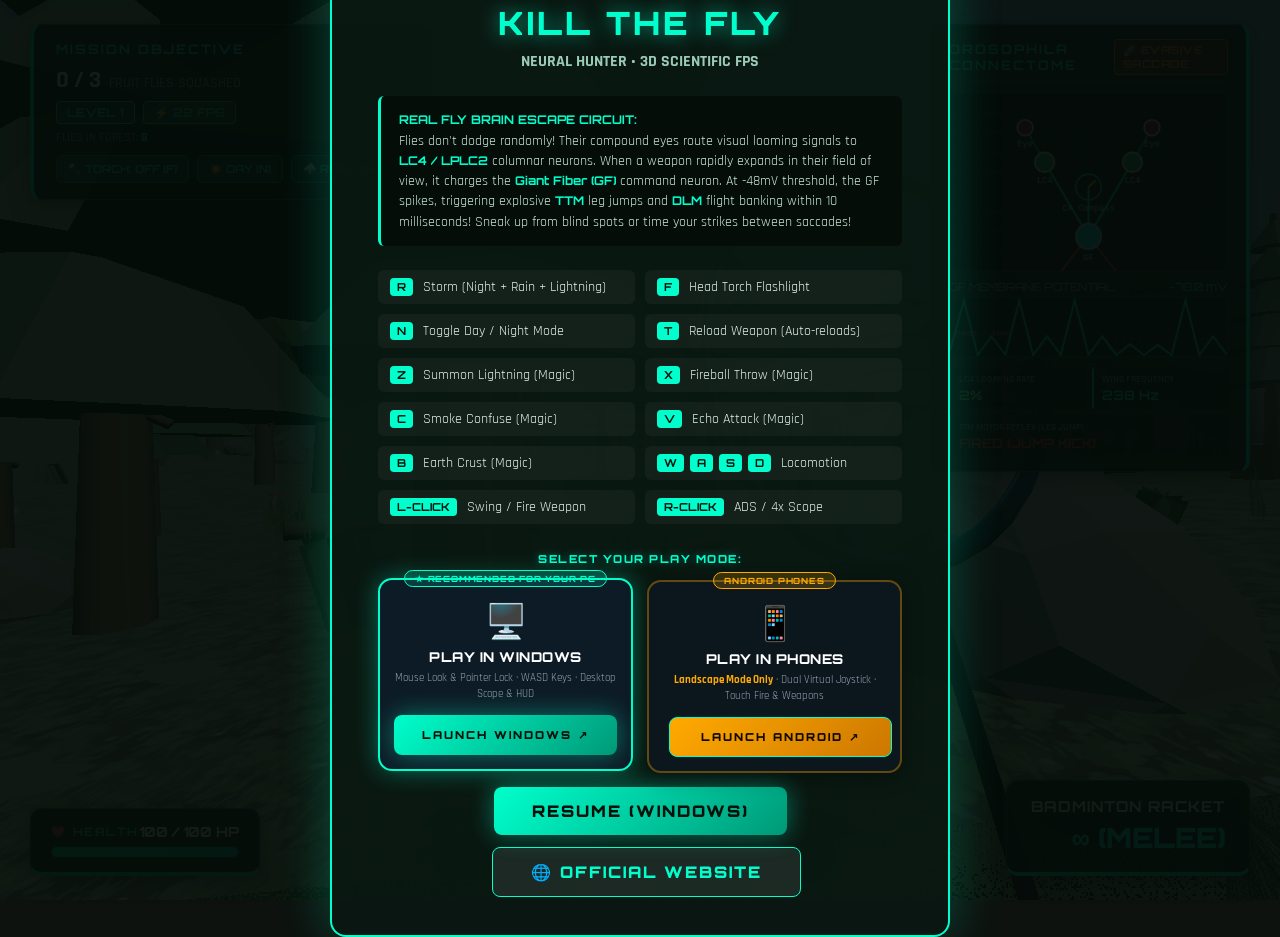
==== commit b5e21d55: "fix(cache): add v2.2 cache-busters for mobile browsers" ====
--- a/index.html
+++ b/index.html
@@ -8,7 +8,7 @@
     <meta name="mobile-web-app-capable" content="yes">
     <meta name="theme-color" content="#07080c">
     <title>KILL THE FLY: Neural Hunter | 3D FPS Game</title>
-    <link rel="stylesheet" href="css/style.css">
+    <link rel="stylesheet" href="css/style.css?v=2.2">
     <link rel="icon" href="data:image/svg+xml,<svg xmlns=%22http://www.w3.org/2000/svg%22 viewBox=%220 0 100 100%22><text y=%22.9em%22 font-size=%2290%22>🪰</text></svg>">
 </head>
 <body>
@@ -389,6 +389,6 @@
     <script src="js/magic.js"></script>
     
     <script src="js/neuralHUD.js"></script>
-    <script src="js/game.js"></script>
+    <script src="js/game.js?v=2.2"></script>
 </body>
 </html>
--- a/css/style.css
+++ b/css/style.css
@@ -1893,3 +1893,174 @@
         margin-bottom: 8px;
     }
 }
+
+
+/* ==========================================================================
+   ANDROID & PHONE LANDSCAPE ENFORCEMENT & OVERRIDES
+   ========================================================================== */
+
+/* In Android / Phone Mode: Hide massive desktop Connectome panel by default */
+body.platform-android .neural-panel:not(.mobile-open) {
+    display: none !important;
+}
+
+body.platform-android .neural-panel.mobile-open {
+    display: block !important;
+    position: fixed !important;
+    top: 50px !important;
+    right: 12px !important;
+    z-index: 600 !important;
+    width: 220px !important;
+    max-height: 80vh !important;
+    overflow-y: auto !important;
+    background: rgba(8, 16, 24, 0.96) !important;
+    border: 2px solid #00ffcc !important;
+    border-radius: 14px !important;
+    box-shadow: 0 10px 40px rgba(0, 0, 0, 0.9) !important;
+    padding: 10px 12px !important;
+}
+
+body.platform-android .neural-panel.mobile-open #neuralCanvas {
+    width: 190px !important;
+    height: 120px !important;
+}
+
+/* In Android / Phone Mode: Compact Mission Objective panel */
+body.platform-android .mission-panel {
+    max-width: 220px !important;
+    padding: 6px 10px !important;
+    background: rgba(8, 16, 22, 0.88) !important;
+    border-left: 3px solid #00ffcc !important;
+    border-radius: 10px !important;
+}
+
+body.platform-android .mission-panel .quick-controls {
+    display: none !important;
+}
+
+body.platform-android .mission-panel .panel-title {
+    font-size: 8.5px !important;
+    margin-bottom: 2px !important;
+}
+
+body.platform-android .mission-panel .mission-goal {
+    font-size: 14px !important;
+}
+
+body.platform-android .mission-panel .mission-goal .label {
+    font-size: 7.5px !important;
+}
+
+/* In Android / Phone Mode: Force mobile controls layer and joystick visible */
+body.platform-android .mobile-controls-layer {
+    display: block !important;
+    position: fixed !important;
+    inset: 0 !important;
+    pointer-events: none !important;
+    z-index: 500 !important;
+}
+
+body.platform-android .mobile-joystick-zone {
+    position: absolute !important;
+    bottom: 0 !important;
+    left: 0 !important;
+    width: 48vw !important;
+    height: 60vh !important;
+    pointer-events: auto !important;
+    touch-action: none !important;
+    z-index: 501 !important;
+}
+
+body.platform-android .mobile-joystick-base {
+    display: block !important;
+    position: absolute !important;
+    bottom: 35px !important;
+    left: 35px !important;
+    width: 110px !important;
+    height: 110px !important;
+    border-radius: 50% !important;
+    background: radial-gradient(circle, rgba(0, 255, 204, 0.18) 0%, rgba(10, 24, 20, 0.7) 70%) !important;
+    border: 2px solid rgba(0, 255, 204, 0.5) !important;
+    box-shadow: 0 0 20px rgba(0, 255, 204, 0.35) !important;
+    transform: none !important;
+    pointer-events: none !important;
+}
+
+body.platform-android .mobile-joystick-thumb {
+    position: absolute !important;
+    top: 50% !important;
+    left: 50% !important;
+    width: 44px !important;
+    height: 44px !important;
+    border-radius: 50% !important;
+    background: radial-gradient(circle, #00ffcc 0%, #008877 80%) !important;
+    box-shadow: 0 0 16px #00ffcc, inset 0 2px 4px rgba(255, 255, 255, 0.8) !important;
+    border: 2px solid #ffffff !important;
+    transform: translate(-50%, -50%) !important;
+    pointer-events: none !important;
+    transition: transform 0.04s ease-out !important;
+}
+
+body.platform-android .mobile-look-zone {
+    position: absolute !important;
+    top: 0 !important;
+    right: 0 !important;
+    width: 52vw !important;
+    height: 100vh !important;
+    pointer-events: auto !important;
+    touch-action: none !important;
+    z-index: 490 !important;
+}
+
+body.platform-android .mobile-action-buttons {
+    position: absolute !important;
+    bottom: max(16px, env(safe-area-inset-bottom)) !important;
+    right: max(16px, env(safe-area-inset-right)) !important;
+    display: flex !important;
+    flex-direction: column !important;
+    align-items: flex-end !important;
+    gap: 10px !important;
+    pointer-events: auto !important;
+    z-index: 510 !important;
+}
+
+body.platform-android .mobile-btn.attack {
+    width: 76px !important;
+    height: 76px !important;
+    border: 3px solid #ff3344 !important;
+    background: radial-gradient(circle, rgba(255, 51, 68, 0.45) 0%, rgba(25, 10, 15, 0.9) 80%) !important;
+    box-shadow: 0 0 25px rgba(255, 51, 68, 0.6) !important;
+    border-radius: 50% !important;
+}
+
+body.platform-android .mobile-weapon-bar {
+    position: absolute !important;
+    bottom: max(10px, env(safe-area-inset-bottom)) !important;
+    left: 50% !important;
+    transform: translateX(-50%) !important;
+    display: flex !important;
+    align-items: center !important;
+    gap: 6px !important;
+    padding: 4px 8px !important;
+    background: rgba(8, 12, 18, 0.9) !important;
+    border: 1px solid rgba(0, 255, 204, 0.3) !important;
+    border-radius: 999px !important;
+    z-index: 505 !important;
+    pointer-events: auto !important;
+}
+
+body.platform-android .mobile-top-strip {
+    position: absolute !important;
+    top: max(8px, env(safe-area-inset-top)) !important;
+    right: max(10px, env(safe-area-inset-right)) !important;
+    display: flex !important;
+    align-items: center !important;
+    gap: 6px !important;
+    z-index: 520 !important;
+    pointer-events: auto !important;
+}
+
+/* Hide desktop keyboard hints in Android mode */
+body.platform-android .controls-hint {
+    display: none !important;
+}
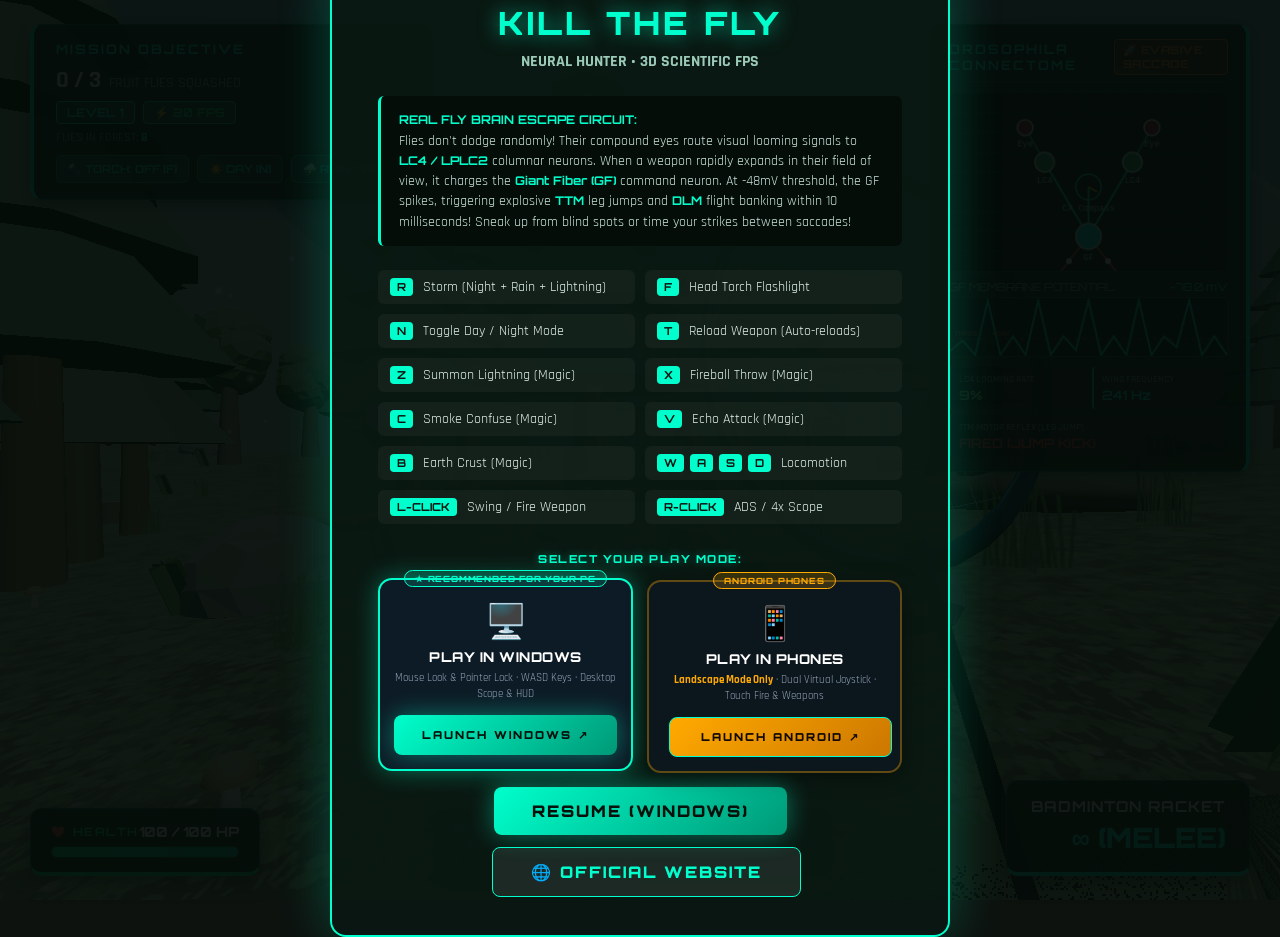
==== commit 7ee34e8b: "merge: integrate origin/main and sync mobile features" ====
--- a/index.html
+++ b/index.html
@@ -246,7 +246,8 @@
 
             <div style="display: flex; justify-content: center; gap: 12px; flex-wrap: wrap; margin-top: 14px;">
                 <button class="hud-btn" id="resumeBtn" style="display: none;">RESUME GAME</button>
-                <a href="website.html" class="hud-btn secondary" style="text-decoration: none; display: inline-flex; align-items: center;">🌐 OFFICIAL WEBSITE</a>
+                <a href="landing.html" class="hud-btn secondary" style="text-decoration: none; display: inline-flex; align-items: center;">🌐 OFFICIAL WEBSITE</a>
+            </div>
             </div>
         </div>
     </div>
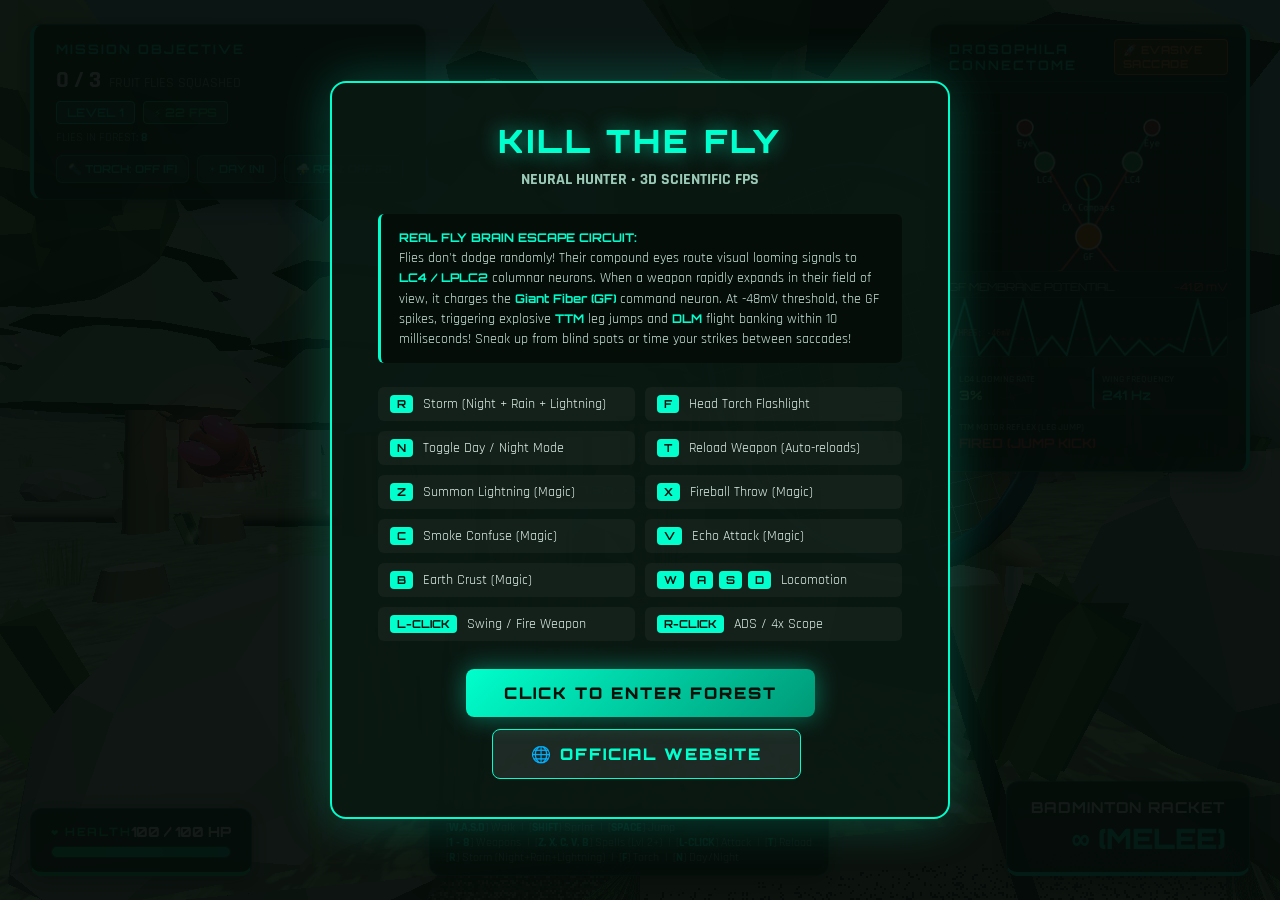
==== commit c2c86f54: "revert: remove Android/phone play version and restore pure desktop FPS experience" ====
--- a/index.html
+++ b/index.html
@@ -2,13 +2,9 @@
 <html lang="en">
 <head>
     <meta charset="UTF-8">
-    <meta name="viewport" content="width=device-width, initial-scale=1.0, maximum-scale=1.0, user-scalable=no, viewport-fit=cover">
-    <meta name="apple-mobile-web-app-capable" content="yes">
-    <meta name="apple-mobile-web-app-status-bar-style" content="black-translucent">
-    <meta name="mobile-web-app-capable" content="yes">
-    <meta name="theme-color" content="#07080c">
+    <meta name="viewport" content="width=device-width, initial-scale=1.0, maximum-scale=1.0, user-scalable=no">
     <title>KILL THE FLY: Neural Hunter | 3D FPS Game</title>
-    <link rel="stylesheet" href="css/style.css?v=2.2">
+    <link rel="stylesheet" href="css/style.css">
     <link rel="icon" href="data:image/svg+xml,<svg xmlns=%22http://www.w3.org/2000/svg%22 viewBox=%220 0 100 100%22><text y=%22.9em%22 font-size=%2290%22>🪰</text></svg>">
 </head>
 <body>
@@ -214,40 +210,9 @@
                 <div class="control-item"><kbd>R-CLICK</kbd> ADS / 4x Scope</div>
             </div>
 
-            <!-- Platform Mode Selector (Option 1: Windows | Option 2: Android Phones) -->
-            <div class="mode-select-section">
-                <div class="mode-select-heading">SELECT YOUR PLAY MODE:</div>
-                <div class="mode-cards-grid">
-                    <!-- Option 1: Play in Windows -->
-                    <div class="mode-option-card" id="modeCardWindows">
-                        <div class="mode-badge" id="badgeWindows">WINDOWS / PC</div>
-                        <div class="mode-icon">🖥️</div>
-                        <h4 class="mode-title">PLAY IN WINDOWS</h4>
-                        <p class="mode-detail">Mouse Look &amp; Pointer Lock · WASD Keys · Desktop Scope &amp; HUD</p>
-                        <button type="button" class="hud-btn mode-launch-btn" id="launchWindowsBtn">
-                            <span>LAUNCH WINDOWS</span>
-                            <span class="btn-arrow">↗</span>
-                        </button>
-                    </div>
-
-                    <!-- Option 2: Play in Android Phones -->
-                    <div class="mode-option-card" id="modeCardAndroid">
-                        <div class="mode-badge highlight" id="badgeAndroid">ANDROID PHONES</div>
-                        <div class="mode-icon">📱</div>
-                        <h4 class="mode-title">PLAY IN PHONES</h4>
-                        <p class="mode-detail"><strong>Landscape Mode Only</strong> · Dual Virtual Joystick · Touch Fire &amp; Weapons</p>
-                        <button type="button" class="hud-btn mode-launch-btn secondary" id="launchAndroidBtn">
-                            <span>LAUNCH ANDROID</span>
-                            <span class="btn-arrow">↗</span>
-                        </button>
-                    </div>
-                </div>
-            </div>
-
-            <div style="display: flex; justify-content: center; gap: 12px; flex-wrap: wrap; margin-top: 14px;">
-                <button class="hud-btn" id="resumeBtn" style="display: none;">RESUME GAME</button>
+            <div style="display: flex; justify-content: center; gap: 12px; flex-wrap: wrap;">
+                <button class="hud-btn" id="resumeBtn">CLICK TO ENTER FOREST</button>
                 <a href="landing.html" class="hud-btn secondary" style="text-decoration: none; display: inline-flex; align-items: center;">🌐 OFFICIAL WEBSITE</a>
-            </div>
             </div>
         </div>
     </div>
@@ -299,83 +264,6 @@
             <div class="death-actions">
                 <button class="hud-btn death-play-btn" id="deathPlayAgainBtn">PLAY AGAIN</button>
                 <button class="hud-btn secondary" id="deathExitBtn">EXIT</button>
-            </div>
-        </div>
-    </div>
-
-    <!-- Mobile Touch Controls Layer (Virtual Joystick & Action Buttons) -->
-    <div id="mobileControlsLayer" class="mobile-controls-layer">
-        <!-- Left: Virtual Movement Joystick Zone -->
-        <div id="mobileJoystickZone" class="mobile-joystick-zone">
-            <div id="mobileJoystickBase" class="mobile-joystick-base">
-                <div id="mobileJoystickThumb" class="mobile-joystick-thumb"></div>
-            </div>
-        </div>
-
-        <!-- Right: Touch Look / Swipe Zone -->
-        <div id="mobileLookZone" class="mobile-look-zone"></div>
-
-        <!-- Right: Mobile Touch Action Buttons -->
-        <div id="mobileActionButtons" class="mobile-action-buttons">
-            <div class="m-cluster-top">
-                <button id="mobileSprintBtn" class="mobile-btn sprint" aria-label="Sprint">
-                    <span class="m-icon">⚡</span>
-                    <span class="m-label">RUN</span>
-                </button>
-                <button id="mobileAimBtn" class="mobile-btn aim" aria-label="Scope / Aim">
-                    <span class="m-icon">🎯</span>
-                    <span class="m-label">AIM</span>
-                </button>
-                <button id="mobileReloadBtn" class="mobile-btn reload" aria-label="Reload">
-                    <span class="m-icon">🔄</span>
-                    <span class="m-label">RELOAD</span>
-                </button>
-                <button id="mobileJumpBtn" class="mobile-btn jump" aria-label="Jump">
-                    <span class="m-icon">⬆️</span>
-                    <span class="m-label">JUMP</span>
-                </button>
-            </div>
-            <button id="mobileAttackBtn" class="mobile-btn attack" aria-label="Attack / Fire">
-                <span class="m-attack-ring"></span>
-                <span class="m-icon">💥</span>
-                <span class="m-label">FIRE</span>
-            </button>
-        </div>
-
-        <!-- Bottom: Touch Quick Weapon Strip -->
-        <div id="mobileWeaponBar" class="mobile-weapon-bar">
-            <!-- Dynamically populated weapon chips -->
-        </div>
-
-        <!-- Top Right: Mobile Quick Actions Strip -->
-        <div id="mobileTopStrip" class="mobile-top-strip">
-            <button id="mobilePauseBtn" class="m-top-pill" title="Pause Game">⏸️</button>
-            <button id="mobileModeSwitchBtn" class="m-top-pill" title="Switch PC / Phone Mode">🖥️/📱</button>
-            <button id="mobileNeuralToggleBtn" class="m-top-pill active" title="Toggle Fly Brain HUD">🧠</button>
-            <button id="mobileTorchBtn" class="m-top-pill" title="Toggle Head Torch">🔦</button>
-            <button id="mobileDayNightBtn" class="m-top-pill" title="Toggle Day/Night">☀️</button>
-            <button id="mobileStormBtn" class="m-top-pill" title="Toggle Storm">⛈️</button>
-        </div>
-    </div>
-
-    <!-- Dedicated Landscape Mode Blocker (For Phones / Android Mode) -->
-    <div class="landscape-blocker" id="landscapeBlocker" style="display: none;">
-        <div class="landscape-modal">
-            <div class="rotate-phone-anim">
-                <div class="phone-frame">
-                    <div class="phone-screen">🪰</div>
-                </div>
-                <div class="rotate-arrow-indicator">↻</div>
-            </div>
-            <h2 class="landscape-title">ROTATE TO LANDSCAPE</h2>
-            <div class="landscape-divider"></div>
-            <p class="landscape-desc">
-                <strong>KILL THE FLY: Neural Hunter</strong> runs exclusively in <strong>Landscape Mode</strong> on Android &amp; mobile phones for twin-stick controls and wide visual field of view.
-            </p>
-            <p class="landscape-sub">Please turn your phone sideways to unlock the 3D forest.</p>
-            <div class="landscape-actions">
-                <button type="button" class="hud-btn" id="forceLandscapeBtn">⛶ ENTER FULLSCREEN LANDSCAPE</button>
-                <button type="button" class="hud-btn secondary" id="switchToWindowsFromBlocker">🖥️ SWITCH TO WINDOWS MODE</button>
             </div>
         </div>
     </div>
@@ -390,6 +278,7 @@
     <script src="js/magic.js"></script>
     
     <script src="js/neuralHUD.js"></script>
-    <script src="js/game.js?v=2.2"></script>
+    <script src="js/game.js"></script>
 </body>
 </html>
+
--- a/css/style.css
+++ b/css/style.css
@@ -1069,998 +1069,3 @@
     border-color: rgba(255, 204, 0, 0.4);
     box-shadow: none;
 }
-
-
-/* ==========================================================================
-   MOBILE PHONE OPTIMIZATIONS & VIRTUAL TOUCH CONTROLLER
-   ========================================================================== */
-
-/* Prevent default touch behaviors and zoom gestures on game surface */
-html, body {
-    overflow: hidden;
-    touch-action: none;
-    -webkit-user-select: none;
-    user-select: none;
-    -webkit-touch-callout: none;
-    width: 100%;
-    height: 100%;
-}
-
-#gameContainer {
-    touch-action: none;
-}
-
-/* Mobile Controls Layer: Hidden on Desktop, active on Touch devices */
-.mobile-controls-layer {
-    display: none;
-    position: fixed;
-    inset: 0;
-    pointer-events: none;
-    z-index: 100;
-    user-select: none;
-    -webkit-user-select: none;
-    touch-action: none;
-}
-
-body.touch-enabled .mobile-controls-layer {
-    display: block;
-}
-
-/* Left Virtual Movement Joystick Zone */
-.mobile-joystick-zone {
-    position: absolute;
-    bottom: 0;
-    left: 0;
-    width: 46vw;
-    height: 52vh;
-    pointer-events: auto;
-    touch-action: none;
-    z-index: 101;
-}
-
-.mobile-joystick-base {
-    position: absolute;
-    width: 120px;
-    height: 120px;
-    border-radius: 50%;
-    background: radial-gradient(circle, rgba(0, 255, 204, 0.15) 0%, rgba(10, 24, 20, 0.6) 70%);
-    border: 2px solid rgba(0, 255, 204, 0.5);
-    box-shadow: 0 0 20px rgba(0, 255, 204, 0.3), inset 0 0 15px rgba(0, 255, 204, 0.2);
-    transform: translate(-50%, -50%);
-    pointer-events: none;
-    display: none;
-}
-
-.mobile-joystick-thumb {
-    position: absolute;
-    top: 50%;
-    left: 50%;
-    width: 48px;
-    height: 48px;
-    border-radius: 50%;
-    background: radial-gradient(circle, #00ffcc 0%, #008877 80%);
-    box-shadow: 0 0 16px #00ffcc, inset 0 2px 4px rgba(255, 255, 255, 0.8);
-    border: 2px solid #ffffff;
-    transform: translate(-50%, -50%);
-    pointer-events: none;
-    transition: transform 0.05s ease-out;
-}
-
-/* Right Touch Look Zone */
-.mobile-look-zone {
-    position: absolute;
-    top: 0;
-    right: 0;
-    width: 54vw;
-    height: 100vh;
-    pointer-events: auto;
-    touch-action: none;
-    z-index: 95;
-}
-
-/* Mobile Action Buttons (Right Thumb Cluster) */
-.mobile-action-buttons {
-    position: absolute;
-    bottom: max(16px, env(safe-area-inset-bottom));
-    right: max(14px, env(safe-area-inset-right));
-    display: flex;
-    flex-direction: column;
-    align-items: flex-end;
-    gap: 10px;
-    pointer-events: auto;
-    z-index: 105;
-}
-
-.m-cluster-top {
-    display: flex;
-    align-items: center;
-    gap: 8px;
-}
-
-.mobile-btn {
-    position: relative;
-    display: flex;
-    flex-direction: column;
-    align-items: center;
-    justify-content: center;
-    border-radius: 50%;
-    border: 2px solid rgba(255, 255, 255, 0.3);
-    background: rgba(14, 20, 28, 0.85);
-    backdrop-filter: blur(8px);
-    -webkit-backdrop-filter: blur(8px);
-    color: #ffffff;
-    font-family: 'Orbitron', monospace;
-    box-shadow: 0 4px 15px rgba(0, 0, 0, 0.6);
-    cursor: pointer;
-    touch-action: none;
-    user-select: none;
-    -webkit-user-select: none;
-    -webkit-tap-highlight-color: transparent;
-    transition: transform 0.1s ease, border-color 0.15s ease, background 0.15s ease;
-}
-
-.mobile-btn:active {
-    transform: scale(0.92);
-}
-
-.mobile-btn .m-icon {
-    font-size: 17px;
-    line-height: 1;
-}
-
-.mobile-btn .m-label {
-    font-size: 7.5px;
-    font-weight: 800;
-    letter-spacing: 0.5px;
-    margin-top: 2px;
-}
-
-/* Primary Attack / Fire Button (Big & Prominent) */
-.mobile-btn.attack {
-    width: 76px;
-    height: 76px;
-    border-color: #ff3344;
-    background: radial-gradient(circle, rgba(255, 51, 68, 0.4) 0%, rgba(24, 10, 16, 0.9) 80%);
-    box-shadow: 0 0 25px rgba(255, 51, 68, 0.55), inset 0 0 15px rgba(255, 51, 68, 0.3);
-}
-
-.mobile-btn.attack:active {
-    background: radial-gradient(circle, rgba(255, 51, 68, 0.65) 0%, rgba(45, 10, 16, 0.95) 80%);
-    box-shadow: 0 0 35px #ff3344;
-}
-
-.mobile-btn.attack .m-icon {
-    font-size: 26px;
-}
-
-.mobile-btn.attack .m-label {
-    font-size: 10px;
-    color: #ff99aa;
-    font-weight: 900;
-}
-
-/* Auxiliary Buttons */
-.mobile-btn.jump,
-.mobile-btn.aim,
-.mobile-btn.reload,
-.mobile-btn.sprint {
-    width: 48px;
-    height: 48px;
-}
-
-.mobile-btn.jump {
-    border-color: rgba(0, 255, 204, 0.6);
-}
-
-.mobile-btn.aim.active {
-    border-color: #ffcc00;
-    background: rgba(255, 204, 0, 0.28);
-    box-shadow: 0 0 15px rgba(255, 204, 0, 0.5);
-}
-
-.mobile-btn.sprint.active {
-    border-color: #00ff88;
-    background: rgba(0, 255, 136, 0.28);
-    box-shadow: 0 0 15px rgba(0, 255, 136, 0.5);
-}
-
-/* Mobile Quick Weapon Strip */
-.mobile-weapon-bar {
-    position: absolute;
-    bottom: max(12px, env(safe-area-inset-bottom));
-    left: 50%;
-    transform: translateX(-50%);
-    display: flex;
-    align-items: center;
-    gap: 6px;
-    padding: 6px 10px;
-    background: rgba(9, 14, 20, 0.88);
-    border: 1px solid rgba(0, 255, 204, 0.3);
-    border-radius: 999px;
-    backdrop-filter: blur(10px);
-    -webkit-backdrop-filter: blur(10px);
-    pointer-events: auto;
-    overflow-x: auto;
-    max-width: calc(100vw - 150px);
-    scrollbar-width: none;
-    z-index: 102;
-}
-
-.mobile-weapon-bar::-webkit-scrollbar {
-    display: none;
-}
-
-.m-weap-btn {
-    display: flex;
-    flex-direction: column;
-    align-items: center;
-    justify-content: center;
-    min-width: 38px;
-    height: 40px;
-    padding: 2px 5px;
-    border-radius: 10px;
-    background: rgba(255, 255, 255, 0.05);
-    border: 1px solid rgba(255, 255, 255, 0.12);
-    color: #ffffff;
-    cursor: pointer;
-    touch-action: manipulation;
-    transition: all 0.15s ease;
-}
-
-.m-weap-btn.active {
-    background: rgba(0, 255, 204, 0.25);
-    border-color: #00ffcc;
-    box-shadow: 0 0 10px rgba(0, 255, 204, 0.45);
-}
-
-.m-weap-btn.locked {
-    opacity: 0.35;
-    filter: grayscale(1);
-    pointer-events: none;
-}
-
-.m-weap-num {
-    font-size: 7.5px;
-    font-weight: 800;
-    color: #77bba5;
-    font-family: 'Orbitron', monospace;
-}
-
-.m-weap-icon {
-    font-size: 14px;
-    line-height: 1.1;
-}
-
-.m-weap-name {
-    display: none;
-}
-
-/* Mobile Top Action Strip */
-.mobile-top-strip {
-    position: absolute;
-    top: max(10px, env(safe-area-inset-top));
-    right: max(10px, env(safe-area-inset-right));
-    display: flex;
-    align-items: center;
-    gap: 6px;
-    pointer-events: auto;
-    z-index: 103;
-}
-
-.m-top-pill {
-    display: inline-flex;
-    align-items: center;
-    justify-content: center;
-    min-width: 36px;
-    height: 34px;
-    padding: 3px 8px;
-    border-radius: 999px;
-    background: rgba(9, 14, 20, 0.88);
-    border: 1px solid rgba(255, 255, 255, 0.2);
-    color: #ffffff;
-    font-family: 'Orbitron', monospace;
-    font-size: 11px;
-    font-weight: 700;
-    backdrop-filter: blur(8px);
-    -webkit-backdrop-filter: blur(8px);
-    cursor: pointer;
-    touch-action: manipulation;
-}
-
-.m-top-pill.active {
-    border-color: #00ffcc;
-    color: #00ffcc;
-    background: rgba(0, 255, 204, 0.18);
-    box-shadow: 0 0 10px rgba(0, 255, 204, 0.3);
-}
-
-/* ==========================================================================
-   RESPONSIVE HUD & MODAL MEDIA QUERIES
-   ========================================================================== */
-
-@media (max-width: 900px) {
-    .mobile-controls-layer {
-        display: block;
-    }
-
-    /* Hide desktop controls hint on touch screens */
-    .controls-hint {
-        display: none !important;
-    }
-
-    /* Hide redundant desktop quick controls in mission panel */
-    .mission-panel .quick-controls {
-        display: none !important;
-    }
-
-    /* Top HUD scaling & safe area spacing */
-    #hudContainer {
-        padding: max(8px, env(safe-area-inset-top)) max(8px, env(safe-area-inset-right)) max(8px, env(safe-area-inset-bottom)) max(8px, env(safe-area-inset-left));
-    }
-
-    .hud-top {
-        align-items: flex-start;
-        gap: 8px;
-        flex-wrap: nowrap;
-    }
-
-    .mission-panel {
-        min-width: auto;
-        max-width: 200px;
-        padding: 8px 10px;
-        font-size: 11px;
-    }
-
-    .panel-title {
-        font-size: 9.5px;
-        margin-bottom: 3px;
-    }
-
-    .mission-goal {
-        font-size: 15px;
-    }
-
-    .mission-goal .label {
-        font-size: 7.5px;
-    }
-
-    /* Drosophila Connectome Panel Collapsible */
-    .neural-panel {
-        width: 210px;
-        padding: 8px 10px;
-        transform-origin: top right;
-        transition: transform 0.25s ease, opacity 0.25s ease;
-    }
-
-    .neural-panel.mobile-hidden {
-        display: none !important;
-    }
-
-    #neuralCanvas {
-        width: 190px !important;
-        height: 120px !important;
-    }
-
-    .osc-container {
-        display: none !important;
-    }
-
-    .telemetry-grid {
-        display: none !important;
-    }
-
-    /* Bottom HUD adjustment */
-    .hud-bottom {
-        bottom: 65px;
-        padding: 0;
-        pointer-events: none;
-    }
-
-    .health-panel {
-        padding: 6px 10px;
-        min-width: 130px;
-    }
-
-    .health-title {
-        font-size: 9.5px;
-    }
-
-    .health-value {
-        font-size: 10px;
-    }
-
-    .weapon-panel {
-        padding: 6px 10px;
-        min-width: 130px;
-    }
-
-    .weapon-title {
-        font-size: 10px;
-    }
-
-    .weapon-ammo {
-        font-size: 12px;
-    }
-
-    .reload-prompt {
-        font-size: 8.5px;
-    }
-
-    /* Magic Spells Hotbar */
-    .magic-hotbar {
-        bottom: 115px;
-        padding: 6px 10px;
-        max-width: 95vw;
-        border-radius: 14px;
-        transform: translateX(-50%) scale(0.92);
-    }
-
-    .magic-slot {
-        width: 44px;
-        height: 52px;
-    }
-
-    .magic-icon {
-        font-size: 18px;
-    }
-
-    .magic-name {
-        font-size: 7px;
-    }
-
-    /* Sniper Scope Overlay */
-    .scope-lens {
-        width: min(85vw, 85vh);
-        height: min(85vw, 85vh);
-    }
-
-    /* Modal Overlays for Mobile */
-    .modal-card, .death-modal {
-        max-width: 94vw;
-        max-height: 88vh;
-        overflow-y: auto;
-        -webkit-overflow-scrolling: touch;
-        padding: 24px 16px;
-        border-radius: 16px;
-    }
-
-    .modal-title, .death-title {
-        font-size: clamp(22px, 6.5vw, 34px);
-    }
-
-    .modal-subtitle, .death-subtitle {
-        font-size: 11px;
-    }
-
-    .science-explainer {
-        font-size: 10.5px;
-        line-height: 1.45;
-        max-height: 120px;
-        overflow-y: auto;
-    }
-
-    .controls-table {
-        grid-template-columns: 1fr;
-        gap: 5px;
-        font-size: 10.5px;
-        max-height: 140px;
-        overflow-y: auto;
-    }
-
-    .hud-btn {
-        min-height: 46px;
-        padding: 12px 20px;
-        font-size: 13px;
-        border-radius: 10px;
-    }
-}
-
-@media (max-width: 600px) {
-    .mission-panel {
-        max-width: 160px;
-        padding: 6px 8px;
-    }
-
-    .neural-panel {
-        width: 175px;
-        padding: 6px 8px;
-    }
-
-    #neuralCanvas {
-        width: 155px !important;
-        height: 100px !important;
-    }
-
-    .mobile-weapon-bar {
-        max-width: calc(100vw - 120px);
-        padding: 4px 8px;
-    }
-
-    .m-weap-btn {
-        min-width: 34px;
-        height: 36px;
-    }
-
-    .m-weap-icon {
-        font-size: 12px;
-    }
-
-    .mobile-btn.attack {
-        width: 68px;
-        height: 68px;
-    }
-
-    .mobile-btn.jump,
-    .mobile-btn.aim,
-    .mobile-btn.reload,
-    .mobile-btn.sprint {
-        width: 42px;
-        height: 42px;
-    }
-
-    .mobile-btn .m-icon {
-        font-size: 15px;
-    }
-}
-
-
-/* ==========================================================================
-   PLATFORM MODES (WINDOWS PC vs ANDROID PHONES) & LANDSCAPE ENFORCEMENT
-   ========================================================================== */
-
-/* Mode Selection Component */
-.mode-select-section {
-    margin: 20px 0 10px;
-    width: 100%;
-}
-
-.mode-select-heading {
-    font-family: 'Orbitron', monospace;
-    font-size: 11px;
-    font-weight: 800;
-    letter-spacing: 1.5px;
-    color: #00ffcc;
-    margin-bottom: 14px;
-    text-transform: uppercase;
-    text-shadow: 0 0 10px rgba(0, 255, 204, 0.4);
-}
-
-.mode-cards-grid {
-    display: grid;
-    grid-template-columns: 1fr 1fr;
-    gap: 14px;
-}
-
-.mode-option-card {
-    position: relative;
-    background: rgba(14, 22, 32, 0.82);
-    border: 2px solid rgba(0, 255, 204, 0.28);
-    border-radius: 14px;
-    padding: 22px 14px 14px;
-    display: flex;
-    flex-direction: column;
-    align-items: center;
-    text-align: center;
-    transition: all 0.25s ease;
-    box-shadow: 0 4px 20px rgba(0, 0, 0, 0.4);
-}
-
-.mode-option-card:hover,
-.mode-option-card.active {
-    border-color: #00ffcc;
-    background: rgba(14, 28, 40, 0.95);
-    box-shadow: 0 0 25px rgba(0, 255, 204, 0.35);
-    transform: translateY(-2px);
-}
-
-.mode-option-card#modeCardAndroid {
-    border-color: rgba(255, 170, 0, 0.35);
-}
-
-.mode-option-card#modeCardAndroid:hover,
-.mode-option-card#modeCardAndroid.active {
-    border-color: #ffaa00;
-    box-shadow: 0 0 25px rgba(255, 170, 0, 0.35);
-}
-
-.mode-badge {
-    position: absolute;
-    top: -10px;
-    font-family: 'Orbitron', monospace;
-    font-size: 8.5px;
-    font-weight: 800;
-    letter-spacing: 0.8px;
-    padding: 2px 10px;
-    border-radius: 999px;
-    background: rgba(0, 255, 204, 0.15);
-    border: 1px solid #00ffcc;
-    color: #00ffcc;
-    text-transform: uppercase;
-}
-
-.mode-badge.highlight {
-    background: rgba(255, 170, 0, 0.18);
-    border-color: #ffaa00;
-    color: #ffaa00;
-}
-
-.mode-icon {
-    font-size: 34px;
-    margin: 4px 0 8px;
-    line-height: 1;
-}
-
-.mode-title {
-    font-family: 'Orbitron', monospace;
-    font-size: 13.5px;
-    font-weight: 800;
-    letter-spacing: 0.5px;
-    color: #ffffff;
-    margin-bottom: 6px;
-}
-
-.mode-detail {
-    font-size: 11px;
-    line-height: 1.45;
-    color: #94a3b8;
-    margin-bottom: 12px;
-    flex: 1;
-}
-
-.mode-detail strong {
-    color: #ffaa00;
-}
-
-.mode-launch-btn {
-    width: 100% !important;
-    font-size: 11px !important;
-    padding: 10px 12px !important;
-    min-height: 40px !important;
-    display: flex !important;
-    align-items: center !important;
-    justify-content: center !important;
-    gap: 6px !important;
-    border-radius: 8px !important;
-}
-
-.mode-launch-btn.secondary {
-    background: linear-gradient(135deg, #ffaa00 0%, #cc7700 100%) !important;
-    color: #120902 !important;
-}
-
-/* --- Dedicated Landscape Mode Blocker Overlay --- */
-.landscape-blocker {
-    position: fixed;
-    inset: 0;
-    background: rgba(6, 9, 14, 0.98);
-    backdrop-filter: blur(18px);
-    -webkit-backdrop-filter: blur(18px);
-    z-index: 999999;
-    display: flex;
-    align-items: center;
-    justify-content: center;
-    padding: 20px;
-    user-select: none;
-    -webkit-user-select: none;
-    touch-action: none;
-}
-
-.landscape-modal {
-    background: rgba(12, 18, 28, 0.96);
-    border: 2px solid #ffaa00;
-    box-shadow: 0 0 50px rgba(255, 170, 0, 0.4), inset 0 0 20px rgba(255, 170, 0, 0.1);
-    border-radius: 20px;
-    padding: 32px 24px;
-    max-width: 440px;
-    width: 100%;
-    text-align: center;
-    display: flex;
-    flex-direction: column;
-    align-items: center;
-}
-
-.rotate-phone-anim {
-    position: relative;
-    width: 80px;
-    height: 80px;
-    margin-bottom: 16px;
-    display: flex;
-    align-items: center;
-    justify-content: center;
-}
-
-.phone-frame {
-    width: 36px;
-    height: 60px;
-    border: 3px solid #00ffcc;
-    border-radius: 8px;
-    position: relative;
-    display: flex;
-    align-items: center;
-    justify-content: center;
-    animation: phoneRotateAnim 2.6s infinite ease-in-out;
-    transform-origin: center center;
-    box-shadow: 0 0 14px rgba(0, 255, 204, 0.4);
-}
-
-.phone-screen {
-    font-size: 16px;
-}
-
-.rotate-arrow-indicator {
-    position: absolute;
-    font-size: 26px;
-    color: #ffaa00;
-    animation: arrowSpin 2.6s infinite linear;
-    pointer-events: none;
-}
-
-@keyframes phoneRotateAnim {
-    0%, 25% { transform: rotate(0deg); }
-    50%, 75% { transform: rotate(-90deg); }
-    100% { transform: rotate(0deg); }
-}
-
-@keyframes arrowSpin {
-    0% { transform: rotate(0deg); opacity: 0.4; }
-    50% { transform: rotate(-180deg); opacity: 1; }
-    100% { transform: rotate(-360deg); opacity: 0.4; }
-}
-
-.landscape-title {
-    font-family: 'Orbitron', monospace;
-    font-size: 20px;
-    font-weight: 900;
-    letter-spacing: 1.5px;
-    color: #ffaa00;
-    margin-bottom: 8px;
-    text-shadow: 0 0 15px rgba(255, 170, 0, 0.5);
-}
-
-.landscape-divider {
-    width: 60px;
-    height: 2px;
-    background: #ffaa00;
-    margin-bottom: 14px;
-}
-
-.landscape-desc {
-    font-size: 12px;
-    line-height: 1.5;
-    color: #cbd5e1;
-    margin-bottom: 8px;
-}
-
-.landscape-desc strong {
-    color: #ffaa00;
-}
-
-.landscape-sub {
-    font-size: 11px;
-    color: #77bba5;
-    margin-bottom: 18px;
-}
-
-.landscape-actions {
-    display: flex;
-    flex-direction: column;
-    gap: 10px;
-    width: 100%;
-}
-
-/* --- Mode-Specific Class Rules --- */
-body.platform-windows .mobile-controls-layer {
-    display: none !important;
-}
-
-body.platform-windows .landscape-blocker {
-    display: none !important;
-}
-
-body.platform-windows .controls-hint {
-    display: block !important;
-}
-
-body.platform-android .controls-hint {
-    display: none !important;
-}
-
-body.platform-android.touch-enabled .mobile-controls-layer {
-    display: block;
-}
-
-@media (max-width: 600px) {
-    .mode-cards-grid {
-        grid-template-columns: 1fr;
-        gap: 10px;
-    }
-
-    .mode-option-card {
-        padding: 16px 12px 12px;
-    }
-
-    .mode-icon {
-        font-size: 24px;
-        margin: 2px 0 4px;
-    }
-
-    .mode-title {
-        font-size: 12px;
-    }
-
-    .mode-detail {
-        font-size: 10px;
-        margin-bottom: 8px;
-    }
-}
-
-
-/* ==========================================================================
-   ANDROID & PHONE LANDSCAPE ENFORCEMENT & OVERRIDES
-   ========================================================================== */
-
-/* In Android / Phone Mode: Hide massive desktop Connectome panel by default */
-body.platform-android .neural-panel:not(.mobile-open) {
-    display: none !important;
-}
-
-body.platform-android .neural-panel.mobile-open {
-    display: block !important;
-    position: fixed !important;
-    top: 50px !important;
-    right: 12px !important;
-    z-index: 600 !important;
-    width: 220px !important;
-    max-height: 80vh !important;
-    overflow-y: auto !important;
-    background: rgba(8, 16, 24, 0.96) !important;
-    border: 2px solid #00ffcc !important;
-    border-radius: 14px !important;
-    box-shadow: 0 10px 40px rgba(0, 0, 0, 0.9) !important;
-    padding: 10px 12px !important;
-}
-
-body.platform-android .neural-panel.mobile-open #neuralCanvas {
-    width: 190px !important;
-    height: 120px !important;
-}
-
-/* In Android / Phone Mode: Compact Mission Objective panel */
-body.platform-android .mission-panel {
-    max-width: 220px !important;
-    padding: 6px 10px !important;
-    background: rgba(8, 16, 22, 0.88) !important;
-    border-left: 3px solid #00ffcc !important;
-    border-radius: 10px !important;
-}
-
-body.platform-android .mission-panel .quick-controls {
-    display: none !important;
-}
-
-body.platform-android .mission-panel .panel-title {
-    font-size: 8.5px !important;
-    margin-bottom: 2px !important;
-}
-
-body.platform-android .mission-panel .mission-goal {
-    font-size: 14px !important;
-}
-
-body.platform-android .mission-panel .mission-goal .label {
-    font-size: 7.5px !important;
-}
-
-/* In Android / Phone Mode: Force mobile controls layer and joystick visible */
-body.platform-android .mobile-controls-layer {
-    display: block !important;
-    position: fixed !important;
-    inset: 0 !important;
-    pointer-events: none !important;
-    z-index: 500 !important;
-}
-
-body.platform-android .mobile-joystick-zone {
-    position: absolute !important;
-    bottom: 0 !important;
-    left: 0 !important;
-    width: 48vw !important;
-    height: 60vh !important;
-    pointer-events: auto !important;
-    touch-action: none !important;
-    z-index: 501 !important;
-}
-
-body.platform-android .mobile-joystick-base {
-    display: block !important;
-    position: absolute !important;
-    bottom: 35px !important;
-    left: 35px !important;
-    width: 110px !important;
-    height: 110px !important;
-    border-radius: 50% !important;
-    background: radial-gradient(circle, rgba(0, 255, 204, 0.18) 0%, rgba(10, 24, 20, 0.7) 70%) !important;
-    border: 2px solid rgba(0, 255, 204, 0.5) !important;
-    box-shadow: 0 0 20px rgba(0, 255, 204, 0.35) !important;
-    transform: none !important;
-    pointer-events: none !important;
-}
-
-body.platform-android .mobile-joystick-thumb {
-    position: absolute !important;
-    top: 50% !important;
-    left: 50% !important;
-    width: 44px !important;
-    height: 44px !important;
-    border-radius: 50% !important;
-    background: radial-gradient(circle, #00ffcc 0%, #008877 80%) !important;
-    box-shadow: 0 0 16px #00ffcc, inset 0 2px 4px rgba(255, 255, 255, 0.8) !important;
-    border: 2px solid #ffffff !important;
-    transform: translate(-50%, -50%) !important;
-    pointer-events: none !important;
-    transition: transform 0.04s ease-out !important;
-}
-
-body.platform-android .mobile-look-zone {
-    position: absolute !important;
-    top: 0 !important;
-    right: 0 !important;
-    width: 52vw !important;
-    height: 100vh !important;
-    pointer-events: auto !important;
-    touch-action: none !important;
-    z-index: 490 !important;
-}
-
-body.platform-android .mobile-action-buttons {
-    position: absolute !important;
-    bottom: max(16px, env(safe-area-inset-bottom)) !important;
-    right: max(16px, env(safe-area-inset-right)) !important;
-    display: flex !important;
-    flex-direction: column !important;
-    align-items: flex-end !important;
-    gap: 10px !important;
-    pointer-events: auto !important;
-    z-index: 510 !important;
-}
-
-body.platform-android .mobile-btn.attack {
-    width: 76px !important;
-    height: 76px !important;
-    border: 3px solid #ff3344 !important;
-    background: radial-gradient(circle, rgba(255, 51, 68, 0.45) 0%, rgba(25, 10, 15, 0.9) 80%) !important;
-    box-shadow: 0 0 25px rgba(255, 51, 68, 0.6) !important;
-    border-radius: 50% !important;
-}
-
-body.platform-android .mobile-weapon-bar {
-    position: absolute !important;
-    bottom: max(10px, env(safe-area-inset-bottom)) !important;
-    left: 50% !important;
-    transform: translateX(-50%) !important;
-    display: flex !important;
-    align-items: center !important;
-    gap: 6px !important;
-    padding: 4px 8px !important;
-    background: rgba(8, 12, 18, 0.9) !important;
-    border: 1px solid rgba(0, 255, 204, 0.3) !important;
-    border-radius: 999px !important;
-    z-index: 505 !important;
-    pointer-events: auto !important;
-}
-
-body.platform-android .mobile-top-strip {
-    position: absolute !important;
-    top: max(8px, env(safe-area-inset-top)) !important;
-    right: max(10px, env(safe-area-inset-right)) !important;
-    display: flex !important;
-    align-items: center !important;
-    gap: 6px !important;
-    z-index: 520 !important;
-    pointer-events: auto !important;
-}
-
-/* Hide desktop keyboard hints in Android mode */
-body.platform-android .controls-hint {
-    display: none !important;
-}
